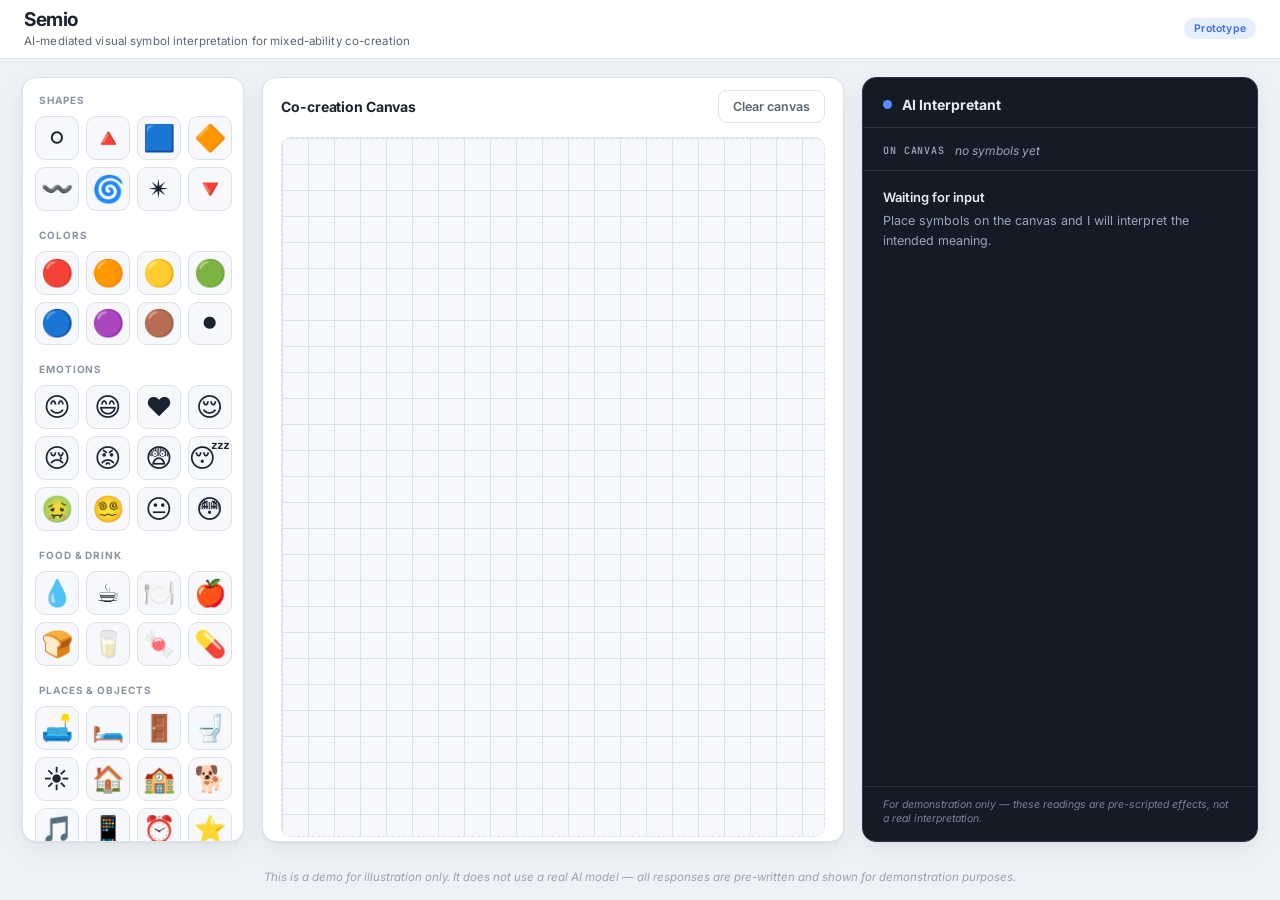
==== index.html @ 55a70583 "Add files via upload" ====
<!DOCTYPE html>
<html lang="en">
<head>
  <meta charset="UTF-8" />
  <meta name="viewport" content="width=device-width, initial-scale=1.0" />
  <title>Semiotic AI Translator — Mixed-Ability Co-Creation Prototype</title>
  <link rel="preconnect" href="https://fonts.googleapis.com" />
  <link rel="preconnect" href="https://fonts.gstatic.com" crossorigin />
  <link href="https://fonts.googleapis.com/css2?family=Inter:wght@400;500;600;700&family=JetBrains+Mono:wght@400;500&display=swap" rel="stylesheet" />
  <link rel="stylesheet" href="style.css" />
</head>
<body>
  <header class="app-header">
    <div class="brand-text">
      <h1>Semio</h1>
      <p class="app-subtitle">AI-mediated visual symbol interpretation for mixed-ability co-creation</p>
    </div>
    <div class="header-tag">Prototype</div>
  </header>

  <main class="workspace" aria-label="Three-column workspace">
    <!-- LEFT: Symbol Library -->
    <section class="panel panel-left" aria-label="Symbol library">
      <div id="library" class="library" role="list"></div>
    </section>

    <!-- CENTER: Co-creation Canvas -->
    <section class="panel panel-center" aria-label="Co-creation canvas">
      <div class="panel-head canvas-head">
        <h2>Co-creation Canvas</h2>
        <div class="canvas-actions">
          <button id="clear-btn" class="btn btn-ghost" type="button">Clear canvas</button>
        </div>
      </div>

      <div id="canvas" class="canvas" aria-label="Drop symbols here"></div>
    </section>

    <!-- RIGHT: AI Interpretant Panel -->
    <aside class="panel panel-right" aria-label="AI interpretant panel">
      <div class="ai-head">
        <span class="ai-dot" aria-hidden="true"></span>
        <h2>AI Interpretant</h2>
      </div>

      <div class="tag-strip" aria-label="Active symbols">
        <span class="tag-strip-label">On canvas</span>
        <div id="tag-list" class="tag-list"></div>
      </div>

      <div id="ai-body" class="ai-body">
        <div class="ai-idle" id="ai-idle">
          <p class="ai-idle-title">Waiting for input</p>
          <p class="ai-idle-text">Place symbols on the canvas and I will interpret the intended meaning.</p>
        </div>
      </div>

      <p class="ai-disclaimer">For demonstration only — these readings are pre-scripted effects, not a real interpretation.</p>
    </aside>
  </main>

  <footer class="app-footer">
    <span class="footer-note">This is a demo for illustration only. It does not use a real AI model — all responses are pre-written and shown for demonstration purposes.</span>
  </footer>

  <script src="data.js"></script>
  <script src="app.js"></script>
</body>
</html>
---- style.css ----
/* =============================================================
 * style.css — Semiotic AI Translator (research prototype)
 * Tool-style restraint: calm surfaces, one accent, high contrast.
 * ============================================================= */

:root {
  --bg:          #eef1f5;
  --surface:     #ffffff;
  --surface-2:   #f6f8fb;
  --ink:         #1c2330;
  --ink-soft:    #5a6473;
  --ink-faint:   #8a94a3;
  --line:        #dce2ea;
  --accent:      #3a6df0;
  --accent-soft: #e7eefe;
  --ai-bg:       #141a26;
  --ai-bg-2:     #1d2533;
  --ai-line:     #2c3647;
  --ai-ink:      #e7ecf4;
  --ai-ink-soft: #9aa6bb;
  --ai-glow:     #5b8cff;
  --good:        #2fae66;
  --warn:        #e0883a;
  --radius:      14px;
  --radius-sm:   10px;
  --shadow:      0 1px 2px rgba(20,26,38,.05), 0 8px 24px rgba(20,26,38,.06);
  --font:        "Inter", system-ui, -apple-system, "Segoe UI", sans-serif;
  --mono:        "JetBrains Mono", ui-monospace, "SFMono-Regular", monospace;
}

* { box-sizing: border-box; margin: 0; padding: 0; }

html, body { height: 100%; }

body {
  font-family: var(--font);
  color: var(--ink);
  background: var(--bg);
  display: flex;
  flex-direction: column;
  min-height: 100vh;
  -webkit-font-smoothing: antialiased;
}

/* ---------- Header ---------- */
.app-header {
  display: flex;
  align-items: center;
  justify-content: space-between;
  padding: 10px 24px;
  background: var(--surface);
  border-bottom: 1px solid var(--line);
}
.app-header h1 { font-size: 19px; font-weight: 700; letter-spacing: -.02em; line-height: 1.1; }
.app-subtitle { font-size: 11.5px; color: var(--ink-soft); margin-top: 3px; letter-spacing: .01em; }
.header-tag {
  font-size: 10.5px;
  font-weight: 600;
  color: var(--accent);
  background: var(--accent-soft);
  padding: 4px 10px;
  border-radius: 999px;
  letter-spacing: .02em;
}

/* ---------- Workspace (3 columns) ---------- */
.workspace {
  flex: 1;
  display: grid;
  grid-template-columns: 18% 1fr 32%;
  gap: 18px;
  padding: 18px 22px;
  min-height: 0;
}
.panel {
  background: var(--surface);
  border: 1px solid var(--line);
  border-radius: var(--radius);
  box-shadow: var(--shadow);
  display: flex;
  flex-direction: column;
  min-height: 0;
}
.panel-head { padding: 18px 18px 12px; }
.panel-head h2 { font-size: 14px; font-weight: 700; letter-spacing: -.01em; }
.panel-sub { font-size: 12px; color: var(--ink-soft); margin-top: 3px; line-height: 1.4; }

/* ---------- Left: Library ---------- */
.panel-left { overflow: hidden; }
.library {
  overflow-y: auto;
  padding: 14px 12px 18px;
  display: flex;
  flex-direction: column;
  gap: 6px;
}
.lib-cat {
  font-size: 10px;
  font-weight: 700;
  text-transform: uppercase;
  letter-spacing: .09em;
  color: var(--ink-faint);
  padding: 12px 4px 4px;
}
.lib-cat:first-child { padding-top: 2px; }
.lib-grid {
  display: grid;
  grid-template-columns: repeat(4, 1fr);
  gap: 7px;
}
.lib-item {
  aspect-ratio: 1 / 1;
  background: var(--surface-2);
  border: 1px solid var(--line);
  border-radius: var(--radius-sm);
  display: flex;
  align-items: center;
  justify-content: center;
  cursor: grab;
  user-select: none;
  transition: transform .12s ease, border-color .12s ease, box-shadow .12s ease;
}
.lib-item:hover {
  border-color: var(--accent);
  transform: translateY(-2px);
  box-shadow: 0 4px 12px rgba(58,109,240,.12);
}
.lib-item:active { cursor: grabbing; transform: scale(.95); }
.lib-item .emoji { font-size: 26px; line-height: 1; }

/* ---------- Center: Canvas ---------- */
.panel-center { overflow: hidden; }
.canvas-head {
  display: flex;
  align-items: center;
  justify-content: space-between;
  gap: 12px;
  padding: 12px 18px 10px;
}
.btn {
  font-family: var(--font);
  font-size: 12.5px;
  font-weight: 600;
  border-radius: 9px;
  padding: 8px 14px;
  cursor: pointer;
  border: 1px solid transparent;
  transition: background .12s ease, border-color .12s ease, color .12s ease;
}
.btn-ghost {
  background: var(--surface);
  border-color: var(--line);
  color: var(--ink-soft);
}
.btn-ghost:hover { border-color: var(--warn); color: var(--warn); }

.canvas {
  position: relative;
  flex: 1;
  margin: 4px 18px;
  border-radius: var(--radius-sm);
  background-color: var(--surface-2);
  background-image:
    linear-gradient(var(--line) 1px, transparent 1px),
    linear-gradient(90deg, var(--line) 1px, transparent 1px);
  background-size: 26px 26px;
  border: 1px dashed var(--line);
  overflow: hidden;
  min-height: 0;
  transition: border-color .15s ease, background-color .15s ease;
}
.canvas.drag-over {
  border-color: var(--accent);
  background-color: var(--accent-soft);
}

.canvas-hint {
  position: absolute;
  inset: 0;
  display: flex;
  flex-direction: column;
  align-items: center;
  justify-content: center;
  gap: 6px;
  color: var(--ink-faint);
  pointer-events: none;
  text-align: center;
  padding: 20px;
}
.canvas-hint.hidden { display: none; }
.hint-icon { font-size: 34px; opacity: .5; }
.canvas-hint p { font-size: 13px; }
.hint-sub { font-size: 18px; letter-spacing: 4px; opacity: .8; }

/* placed symbol token — frameless, free-floating */
.token {
  position: absolute;
  display: flex;
  align-items: center;
  justify-content: center;
  width: 58px;
  height: 58px;
  font-size: 40px;
  line-height: 1;
  background: transparent;
  border: none;
  box-shadow: none;
  cursor: grab;
  user-select: none;
  touch-action: none;
  transition: transform .15s ease, filter .15s ease;
}
.token:active { cursor: grabbing; }
.token .token-remove {
  position: absolute;
  top: -7px; right: -7px;
  width: 18px; height: 18px;
  border-radius: 50%;
  background: var(--ink);
  color: #fff;
  font-size: 12px;
  line-height: 18px;
  text-align: center;
  border: none;
  cursor: pointer;
  opacity: 0;
  transition: opacity .12s ease;
}
.token:hover .token-remove { opacity: 1; }
.token.focused {
  transform: scale(1.12);
  animation: tokenGlow 1.4s ease-in-out infinite;
}
@keyframes tokenGlow {
  0%,100% { filter: drop-shadow(0 0 5px rgba(91,140,255,.55)); }
  50%     { filter: drop-shadow(0 0 11px rgba(91,140,255,.85)); }
}

/* ---------- Tag strip (inside dark AI panel) ---------- */
.tag-strip {
  display: flex;
  align-items: flex-start;
  gap: 10px;
  padding: 12px 20px;
  border-bottom: 1px solid var(--ai-line);
  flex-wrap: wrap;
}
.tag-strip-label {
  font-family: var(--mono);
  font-size: 10px;
  text-transform: uppercase;
  letter-spacing: .08em;
  font-weight: 600;
  color: var(--ai-ink-soft);
  padding-top: 4px;
  flex-shrink: 0;
}
.tag-list { display: flex; gap: 6px; flex-wrap: wrap; }
.tag {
  display: inline-flex;
  align-items: center;
  gap: 5px;
  font-size: 12px;
  background: var(--ai-bg-2);
  color: var(--ai-ink);
  border: 1px solid var(--ai-line);
  border-radius: 999px;
  padding: 4px 10px;
  font-weight: 500;
}
.tag .t-emoji { font-size: 13px; }
.tag-empty { font-size: 12px; color: var(--ai-ink-soft); font-style: italic; padding-top: 3px; }

/* ---------- Right: AI panel (dark) ---------- */
.panel-right {
  background: var(--ai-bg);
  border-color: var(--ai-line);
  color: var(--ai-ink);
  overflow: hidden;
}
.ai-head {
  display: flex;
  align-items: center;
  gap: 10px;
  padding: 18px 20px 14px;
  border-bottom: 1px solid var(--ai-line);
}
.ai-head h2 { font-size: 14px; font-weight: 700; color: var(--ai-ink); }
.ai-dot {
  width: 9px; height: 9px; border-radius: 50%;
  background: var(--ai-glow);
  box-shadow: 0 0 0 0 rgba(91,140,255,.5);
  animation: aiPulse 2s infinite;
}
@keyframes aiPulse {
  0%   { box-shadow: 0 0 0 0 rgba(91,140,255,.5); }
  70%  { box-shadow: 0 0 0 8px rgba(91,140,255,0); }
  100% { box-shadow: 0 0 0 0 rgba(91,140,255,0); }
}
.ai-body {
  flex: 1;
  overflow-y: auto;
  padding: 18px 20px 22px;
}
.ai-idle { color: var(--ai-ink-soft); }
.ai-idle-title { font-size: 13px; font-weight: 600; color: var(--ai-ink); margin-bottom: 6px; }
.ai-idle-text { font-size: 12.5px; line-height: 1.6; }

/* typing indicator */
.ai-typing {
  display: flex;
  align-items: center;
  gap: 6px;
  font-family: var(--mono);
  font-size: 12px;
  color: var(--ai-ink-soft);
}
.ai-typing .dots { display: inline-flex; gap: 4px; }
.ai-typing .dots span {
  width: 6px; height: 6px; border-radius: 50%;
  background: var(--ai-glow);
  animation: blink 1.2s infinite;
}
.ai-typing .dots span:nth-child(2) { animation-delay: .2s; }
.ai-typing .dots span:nth-child(3) { animation-delay: .4s; }
@keyframes blink { 0%,80%,100% { opacity: .25; } 40% { opacity: 1; } }

/* result — one primary translation + two secondary readings */
.ai-result { animation: fadeUp .35s ease both; }
@keyframes fadeUp { from { opacity: 0; transform: translateY(8px); } to { opacity: 1; transform: none; } }

/* primary: the loudest element in the panel */
.translation {
  font-size: 20px;
  line-height: 1.5;
  color: var(--ai-ink);
  font-weight: 600;
  letter-spacing: -.01em;
}

/* secondary: tappable choice cards — a higher-priority element */
.options-block {
  margin-top: 22px;
  padding-top: 18px;
  border-top: 1px solid var(--ai-line);
}
.options-lead {
  font-size: 11px;
  font-family: var(--mono);
  letter-spacing: .03em;
  color: var(--ai-ink-soft);
  margin: 0 0 12px;
  transition: color .2s ease;
}

.options { display: flex; flex-direction: column; gap: 9px; }
.option {
  display: flex;
  align-items: flex-start;
  gap: 11px;
  width: 100%;
  text-align: left;
  font-family: var(--font);
  font-size: 14px;
  line-height: 1.45;
  color: var(--ai-ink);
  background: var(--ai-bg-2);
  border: 1px solid var(--ai-line);
  border-radius: var(--radius-sm);
  padding: 13px 14px;
  cursor: pointer;
  transition: border-color .15s ease, background .15s ease, transform .1s ease;
}
.option:hover {
  border-color: var(--ai-glow);
  background: #232d3d;
}
.option:active { transform: scale(.99); }

/* the radio dot that fills in when chosen */
.option-tick {
  flex-shrink: 0;
  width: 14px; height: 14px;
  margin-top: 3px;
  border: 1.5px solid var(--ai-ink-soft);
  border-radius: 50%;
  transition: border-color .15s ease, background .15s ease;
}
.option-text { flex: 1; }

/* chosen state — solid fill, no checkmark (simulated "the AI learned this") */
.option.is-chosen {
  border-color: var(--ai-glow);
  background: var(--ai-glow);
  color: #fff;
}
.option.is-chosen .option-tick {
  border-color: #fff;
  background: #fff;
}

/* micro disclaimer pinned to the bottom of the AI panel */
.ai-disclaimer {
  margin: 0;
  padding: 11px 20px 14px;
  border-top: 1px solid var(--ai-line);
  font-size: 10.5px;
  line-height: 1.4;
  font-style: italic;
  color: var(--ai-ink-soft);
  opacity: .75;
}

/* ---------- Footer (blends into the gray page background) ---------- */
.app-footer {
  display: flex;
  align-items: center;
  justify-content: center;
  padding: 10px 28px 16px;
  background: transparent;
  border: none;
  font-size: 11.5px;
  color: #9aa3b2;
}
.footer-note { font-style: italic; }

/* ---------- Scrollbars ---------- */
.library::-webkit-scrollbar, .ai-body::-webkit-scrollbar { width: 8px; }
.library::-webkit-scrollbar-thumb { background: var(--line); border-radius: 8px; }
.ai-body::-webkit-scrollbar-thumb { background: var(--ai-line); border-radius: 8px; }

/* ---------- Responsive fallback ---------- */
@media (max-width: 1024px) {
  .workspace { grid-template-columns: 1fr; grid-auto-rows: minmax(220px, auto); }
  .canvas { min-height: 320px; }
}
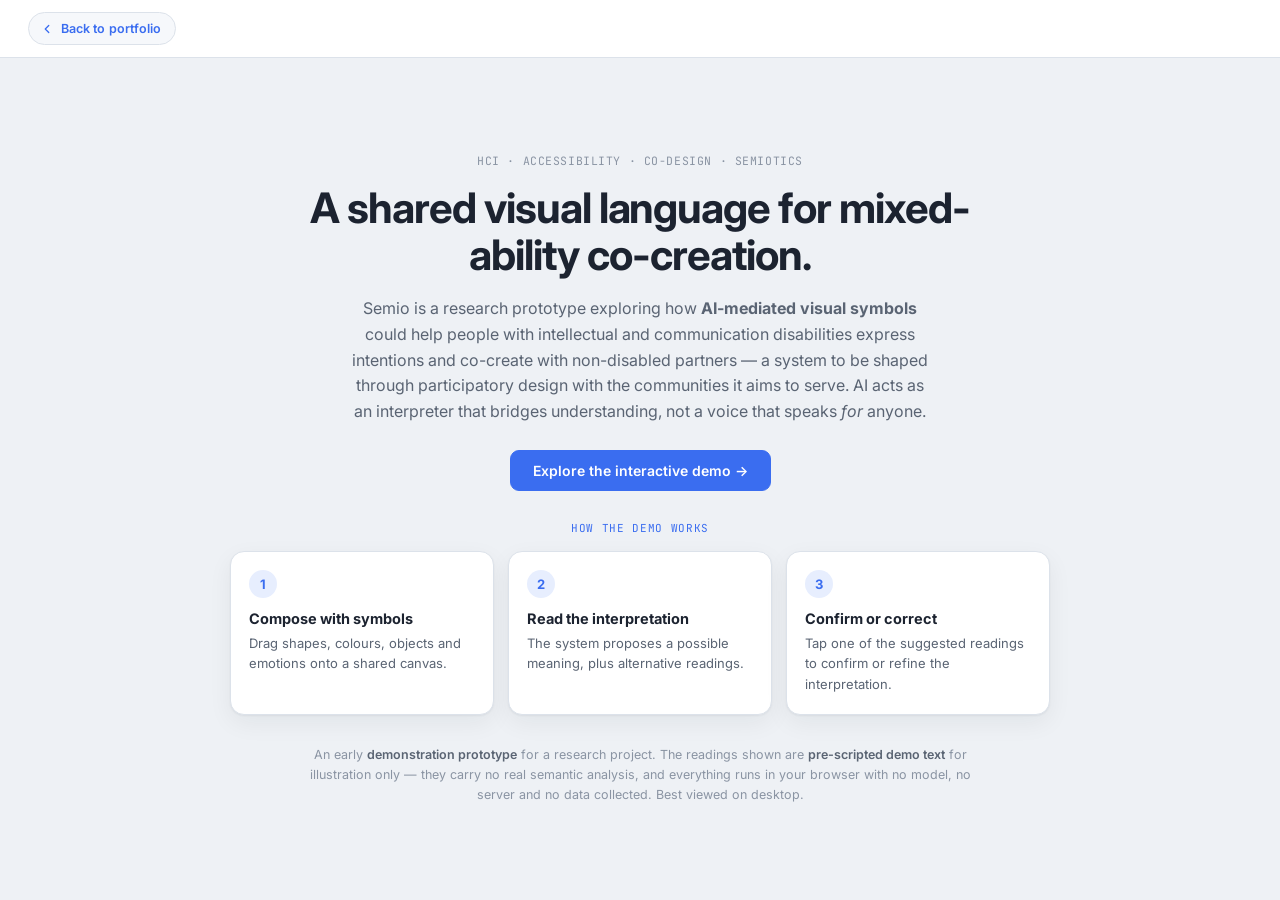
==== commit 7b72c663: "Add files via upload" ====
--- a/index.html
+++ b/index.html
@@ -3,67 +3,72 @@
 <head>
   <meta charset="UTF-8" />
   <meta name="viewport" content="width=device-width, initial-scale=1.0" />
-  <title>Semiotic AI Translator — Mixed-Ability Co-Creation Prototype</title>
+  <title>Semio — A research prototype on AI-mediated visual symbols for mixed-ability co-creation</title>
+  <meta name="description" content="Semio is an HCI research prototype investigating how AI-mediated visual symbols could help people with intellectual and communication disabilities express intentions and co-create with non-disabled partners." />
   <link rel="preconnect" href="https://fonts.googleapis.com" />
   <link rel="preconnect" href="https://fonts.gstatic.com" crossorigin />
   <link href="https://fonts.googleapis.com/css2?family=Inter:wght@400;500;600;700&family=JetBrains+Mono:wght@400;500&display=swap" rel="stylesheet" />
   <link rel="stylesheet" href="style.css" />
 </head>
-<body>
-  <header class="app-header">
-    <div class="brand-text">
-      <h1>Semio</h1>
-      <p class="app-subtitle">AI-mediated visual symbol interpretation for mixed-ability co-creation</p>
-    </div>
-    <div class="header-tag">Prototype</div>
+<body class="landing">
+
+  <header class="lp-nav">
+    <a href="https://celso.cc" class="back-portfolio" aria-label="Back to portfolio">
+      <svg width="14" height="14" viewBox="0 0 24 24" fill="none" aria-hidden="true">
+        <path d="M15 6l-6 6 6 6" stroke="currentColor" stroke-width="2.2" stroke-linecap="round" stroke-linejoin="round"/>
+      </svg>
+      Back to portfolio
+    </a>
   </header>
 
-  <main class="workspace" aria-label="Three-column workspace">
-    <!-- LEFT: Symbol Library -->
-    <section class="panel panel-left" aria-label="Symbol library">
-      <div id="library" class="library" role="list"></div>
+  <main class="lp-main">
+
+    <!-- HERO -->
+    <section class="lp-hero">
+      <p class="lp-eyebrow">HCI · Accessibility · Co-design · Semiotics</p>
+      <h1 class="lp-title">A shared visual language for mixed-ability co-creation.</h1>
+      <p class="lp-lede">
+        Semio is a research prototype exploring how <strong>AI-mediated visual symbols</strong> could help
+        people with intellectual and communication disabilities express intentions and co-create with
+        non-disabled partners — a system to be shaped through participatory design with the communities it
+        aims to serve. AI acts as an interpreter that bridges understanding, not a voice that
+        speaks <em>for</em> anyone.
+      </p>
+      <div class="lp-hero-actions">
+        <a class="btn btn-primary lp-btn" href="app.html">Explore the interactive demo &rarr;</a>
+      </div>
     </section>
 
-    <!-- CENTER: Co-creation Canvas -->
-    <section class="panel panel-center" aria-label="Co-creation canvas">
-      <div class="panel-head canvas-head">
-        <h2>Co-creation Canvas</h2>
-        <div class="canvas-actions">
-          <button id="clear-btn" class="btn btn-ghost" type="button">Clear canvas</button>
-        </div>
+    <!-- HOW -->
+    <section class="lp-section" id="how">
+      <span class="lp-kicker">How the demo works</span>
+      <div class="lp-steps">
+        <article class="lp-step">
+          <span class="lp-step-num">1</span>
+          <h3 class="lp-step-title">Compose with symbols</h3>
+          <p class="lp-step-text">Drag shapes, colours, objects and emotions onto a shared canvas.</p>
+        </article>
+        <article class="lp-step">
+          <span class="lp-step-num">2</span>
+          <h3 class="lp-step-title">Read the interpretation</h3>
+          <p class="lp-step-text">The system proposes a possible meaning, plus alternative readings.</p>
+        </article>
+        <article class="lp-step">
+          <span class="lp-step-num">3</span>
+          <h3 class="lp-step-title">Confirm or correct</h3>
+          <p class="lp-step-text">Tap one of the suggested readings to confirm or refine the interpretation.</p>
+        </article>
       </div>
-
-      <div id="canvas" class="canvas" aria-label="Drop symbols here"></div>
     </section>
 
-    <!-- RIGHT: AI Interpretant Panel -->
-    <aside class="panel panel-right" aria-label="AI interpretant panel">
-      <div class="ai-head">
-        <span class="ai-dot" aria-hidden="true"></span>
-        <h2>AI Interpretant</h2>
-      </div>
+    <!-- NOTE -->
+    <p class="lp-note">
+      An early <strong>demonstration prototype</strong> for a research project. The readings shown are
+      <strong>pre-scripted demo text</strong> for illustration only — they carry no real semantic analysis,
+      and everything runs in your browser with no model, no server and no data collected. Best viewed on desktop.
+    </p>
 
-      <div class="tag-strip" aria-label="Active symbols">
-        <span class="tag-strip-label">On canvas</span>
-        <div id="tag-list" class="tag-list"></div>
-      </div>
-
-      <div id="ai-body" class="ai-body">
-        <div class="ai-idle" id="ai-idle">
-          <p class="ai-idle-title">Waiting for input</p>
-          <p class="ai-idle-text">Place symbols on the canvas and I will interpret the intended meaning.</p>
-        </div>
-      </div>
-
-      <p class="ai-disclaimer">For demonstration only — these readings are pre-scripted effects, not a real interpretation.</p>
-    </aside>
   </main>
 
-  <footer class="app-footer">
-    <span class="footer-note">This is a demo for illustration only. It does not use a real AI model — all responses are pre-written and shown for demonstration purposes.</span>
-  </footer>
-
-  <script src="data.js"></script>
-  <script src="app.js"></script>
 </body>
 </html>
--- a/style.css
+++ b/style.css
@@ -52,6 +52,8 @@
   border-bottom: 1px solid var(--line);
 }
 .app-header h1 { font-size: 19px; font-weight: 700; letter-spacing: -.02em; line-height: 1.1; }
+.header-left { display: flex; align-items: center; gap: 10px; }
+.header-left .brand-text { margin-left: 8px; }
 .app-subtitle { font-size: 11.5px; color: var(--ink-soft); margin-top: 3px; letter-spacing: .01em; }
 .header-tag {
   font-size: 10.5px;
@@ -62,6 +64,16 @@
   border-radius: 999px;
   letter-spacing: .02em;
 }
+.header-right { display: flex; align-items: center; gap: 14px; }
+.header-back {
+  font-size: 12px;
+  font-weight: 600;
+  color: var(--ink-soft);
+  text-decoration: none;
+  padding: 5px 0;
+  transition: color .12s ease;
+}
+.header-back:hover { color: var(--accent); }
 
 /* ---------- Workspace (3 columns) ---------- */
 .workspace {
@@ -153,6 +165,12 @@
   color: var(--ink-soft);
 }
 .btn-ghost:hover { border-color: var(--warn); color: var(--warn); }
+.btn-primary {
+  background: var(--accent);
+  border-color: var(--accent);
+  color: #fff;
+}
+.btn-primary:hover { background: #2f5fde; border-color: #2f5fde; }
 
 .canvas {
   position: relative;
@@ -434,3 +452,224 @@
   .workspace { grid-template-columns: 1fr; grid-auto-rows: minmax(220px, auto); }
   .canvas { min-height: 320px; }
 }
+
+/* =============================================================
+ * Landing page (index.html) — compact, fits within one screen
+ * ============================================================= */
+body.landing {
+  display: flex;
+  flex-direction: column;
+  min-height: 100vh;
+  background: var(--bg);
+}
+
+/* nav */
+.lp-nav {
+  flex-shrink: 0;
+  display: flex;
+  align-items: center;
+  justify-content: space-between;
+  padding: 12px 28px;
+  background: var(--surface);
+  border-bottom: 1px solid var(--line);
+}
+.lp-nav-brand { display: flex; align-items: center; gap: 12px; }
+.lp-logo { font-size: 18px; font-weight: 700; letter-spacing: -.02em; color: var(--ink); }
+.lp-nav-tag {
+  font-size: 10.5px;
+  font-weight: 600;
+  color: var(--accent);
+  background: var(--accent-soft);
+  padding: 4px 10px;
+  border-radius: 999px;
+}
+.lp-nav-cta {
+  font-size: 13px;
+  font-weight: 600;
+  color: var(--accent);
+  text-decoration: none;
+  transition: color .12s ease;
+}
+.lp-nav-cta:hover { color: #2f5fde; }
+
+.lp-main {
+  flex: 1;
+  display: flex;
+  flex-direction: column;
+  justify-content: center;
+  gap: 30px;
+  max-width: 920px;
+  width: 100%;
+  margin: 0 auto;
+  padding: 28px 28px;
+}
+
+/* hero */
+.lp-hero { text-align: center; }
+.lp-eyebrow {
+  font-family: var(--mono);
+  font-size: 11.5px;
+  letter-spacing: .05em;
+  color: var(--ink-faint);
+  text-transform: uppercase;
+  margin-bottom: 16px;
+}
+.lp-title {
+  font-size: clamp(28px, 4vw, 42px);
+  font-weight: 700;
+  line-height: 1.12;
+  letter-spacing: -.025em;
+  color: var(--ink);
+  max-width: 760px;
+  margin: 0 auto;
+}
+.lp-lede {
+  margin: 18px auto 0;
+  max-width: 580px;
+  font-size: 16px;
+  line-height: 1.6;
+  color: var(--ink-soft);
+}
+.lp-hero-actions { margin-top: 26px; display: flex; justify-content: center; flex-wrap: wrap; gap: 12px; }
+.lp-btn {
+  font-size: 14px;
+  padding: 11px 22px;
+  text-decoration: none;
+  display: inline-flex;
+  align-items: center;
+}
+
+/* how-it-works steps */
+.lp-section { text-align: center; }
+.lp-kicker {
+  display: block;
+  font-family: var(--mono);
+  font-size: 11px;
+  letter-spacing: .06em;
+  text-transform: uppercase;
+  color: var(--accent);
+  margin-bottom: 16px;
+}
+.lp-steps {
+  display: grid;
+  grid-template-columns: repeat(3, 1fr);
+  gap: 14px;
+  max-width: 820px;
+  margin: 0 auto;
+}
+.lp-step {
+  background: var(--surface);
+  border: 1px solid var(--line);
+  border-radius: var(--radius);
+  box-shadow: var(--shadow);
+  padding: 18px 18px 20px;
+  text-align: left;
+}
+.lp-step-num {
+  display: inline-flex;
+  align-items: center;
+  justify-content: center;
+  width: 28px; height: 28px;
+  border-radius: 50%;
+  background: var(--accent-soft);
+  color: var(--accent);
+  font-weight: 700;
+  font-size: 13px;
+  margin-bottom: 12px;
+}
+.lp-step-title { font-size: 14.5px; font-weight: 700; color: var(--ink); margin-bottom: 6px; }
+.lp-step-text { font-size: 13px; line-height: 1.55; color: var(--ink-soft); }
+
+/* compact note line */
+.lp-note {
+  max-width: 700px;
+  margin: 0 auto;
+  text-align: center;
+  font-size: 12.5px;
+  line-height: 1.6;
+  color: var(--ink-faint);
+}
+.lp-note strong { color: var(--ink-soft); font-weight: 600; }
+
+/* footer */
+.lp-footer {
+  flex-shrink: 0;
+  text-align: center;
+  padding: 14px 28px 18px;
+  border-top: 1px solid var(--line);
+}
+.lp-footer-line { font-size: 11.5px; font-style: italic; color: var(--ink-faint); }
+
+@media (max-width: 720px) {
+  .lp-steps { grid-template-columns: 1fr; }
+  .lp-main { gap: 24px; }
+}
+
+/* =============================================================
+ * Back-to-portfolio button (fixed, both pages)
+ * ============================================================= */
+.back-portfolio {
+  position: fixed;
+  top: 14px;
+  left: 16px;
+  z-index: 60;
+  display: inline-flex;
+  align-items: center;
+  gap: 7px;
+  padding: 8px 14px 8px 11px;
+  border-radius: 999px;
+  font-family: var(--font);
+  font-size: 12.5px;
+  font-weight: 600;
+  letter-spacing: .005em;
+  color: var(--accent);
+  background: rgba(255, 255, 255, .82);
+  border: 1px solid var(--line);
+  backdrop-filter: blur(12px) saturate(140%);
+  -webkit-backdrop-filter: blur(12px) saturate(140%);
+  box-shadow: var(--shadow);
+  text-decoration: none;
+  transition: background .15s ease, border-color .15s ease, box-shadow .15s ease, color .15s ease;
+}
+.back-portfolio:hover {
+  background: var(--accent-soft);
+  border-color: var(--accent);
+  box-shadow: 0 6px 18px -8px rgba(58,109,240,.35);
+}
+.back-portfolio svg { transition: transform .22s cubic-bezier(.22,.61,.36,1); }
+.back-portfolio:hover svg { transform: translateX(-2px); }
+
+/* On the prototype workspace, the app header already sits at the top-left,
+   so the button reflows into the header instead of overlapping the brand. */
+.app-header .back-portfolio {
+  position: static;
+  box-shadow: none;
+  backdrop-filter: none;
+  -webkit-backdrop-filter: none;
+  background: var(--surface);
+}
+
+/* On the landing page the button lives inside the nav bar (left slot),
+   so it flows in place rather than floating over the page. */
+.lp-nav .back-portfolio {
+  position: static;
+  box-shadow: none;
+  backdrop-filter: none;
+  -webkit-backdrop-filter: none;
+  background: var(--surface-2);
+}
+
+/* Icon-only round "back to previous page" button (prototype header),
+   visually distinct from the labelled "Back to portfolio" pill. */
+.back-prev {
+  width: 34px;
+  height: 34px;
+  padding: 0;
+  gap: 0;
+  border-radius: 50%;
+  justify-content: center;
+}
+
+@media (prefers-reduced-motion: reduce) {
+  .back-portfolio, .back-portfolio svg { transition: none; }
+}
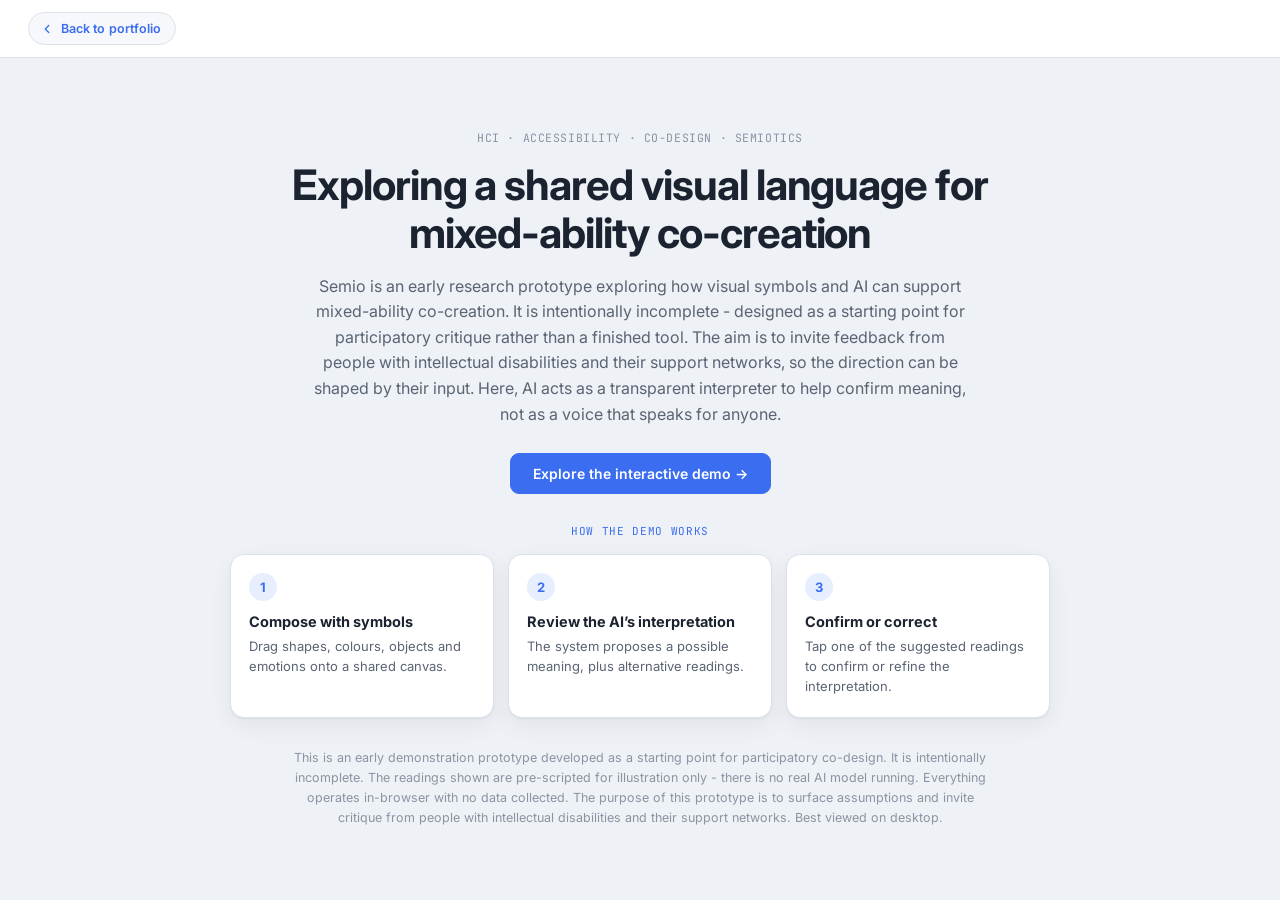
==== commit 852957e1: "Add files via upload" ====
--- a/index.html
+++ b/index.html
@@ -26,13 +26,9 @@
     <!-- HERO -->
     <section class="lp-hero">
       <p class="lp-eyebrow">HCI · Accessibility · Co-design · Semiotics</p>
-      <h1 class="lp-title">A shared visual language for mixed-ability co-creation.</h1>
+      <h1 class="lp-title">Exploring a shared visual language for mixed-ability co-creation</h1>
       <p class="lp-lede">
-        Semio is a research prototype exploring how <strong>AI-mediated visual symbols</strong> could help
-        people with intellectual and communication disabilities express intentions and co-create with
-        non-disabled partners — a system to be shaped through participatory design with the communities it
-        aims to serve. AI acts as an interpreter that bridges understanding, not a voice that
-        speaks <em>for</em> anyone.
+        Semio is an early research prototype exploring how visual symbols and AI can support mixed-ability co-creation. It is intentionally incomplete - designed as a starting point for participatory critique rather than a finished tool. The aim is to invite feedback from people with intellectual disabilities and their support networks, so the direction can be shaped by their input. Here, AI acts as a transparent interpreter to help confirm meaning, not as a voice that speaks for anyone.
       </p>
       <div class="lp-hero-actions">
         <a class="btn btn-primary lp-btn" href="app.html">Explore the interactive demo &rarr;</a>
@@ -50,7 +46,7 @@
         </article>
         <article class="lp-step">
           <span class="lp-step-num">2</span>
-          <h3 class="lp-step-title">Read the interpretation</h3>
+          <h3 class="lp-step-title">Review the AI’s interpretation</h3>
           <p class="lp-step-text">The system proposes a possible meaning, plus alternative readings.</p>
         </article>
         <article class="lp-step">
@@ -63,9 +59,7 @@
 
     <!-- NOTE -->
     <p class="lp-note">
-      An early <strong>demonstration prototype</strong> for a research project. The readings shown are
-      <strong>pre-scripted demo text</strong> for illustration only — they carry no real semantic analysis,
-      and everything runs in your browser with no model, no server and no data collected. Best viewed on desktop.
+      This is an early demonstration prototype developed as a starting point for participatory co-design. It is intentionally incomplete. The readings shown are pre-scripted for illustration only - there is no real AI model running. Everything operates in-browser with no data collected. The purpose of this prototype is to surface assumptions and invite critique from people with intellectual disabilities and their support networks. Best viewed on desktop.
     </p>
 
   </main>
--- a/style.css
+++ b/style.css
@@ -440,7 +440,7 @@
   font-size: 11.5px;
   color: #9aa3b2;
 }
-.footer-note { font-style: italic; }
+.footer-note { font-style: italic; max-width: 720px; text-align: center; }
 
 /* ---------- Scrollbars ---------- */
 .library::-webkit-scrollbar, .ai-body::-webkit-scrollbar { width: 8px; }
@@ -525,7 +525,7 @@
 }
 .lp-lede {
   margin: 18px auto 0;
-  max-width: 580px;
+  max-width: 660px;
   font-size: 16px;
   line-height: 1.6;
   color: var(--ink-soft);
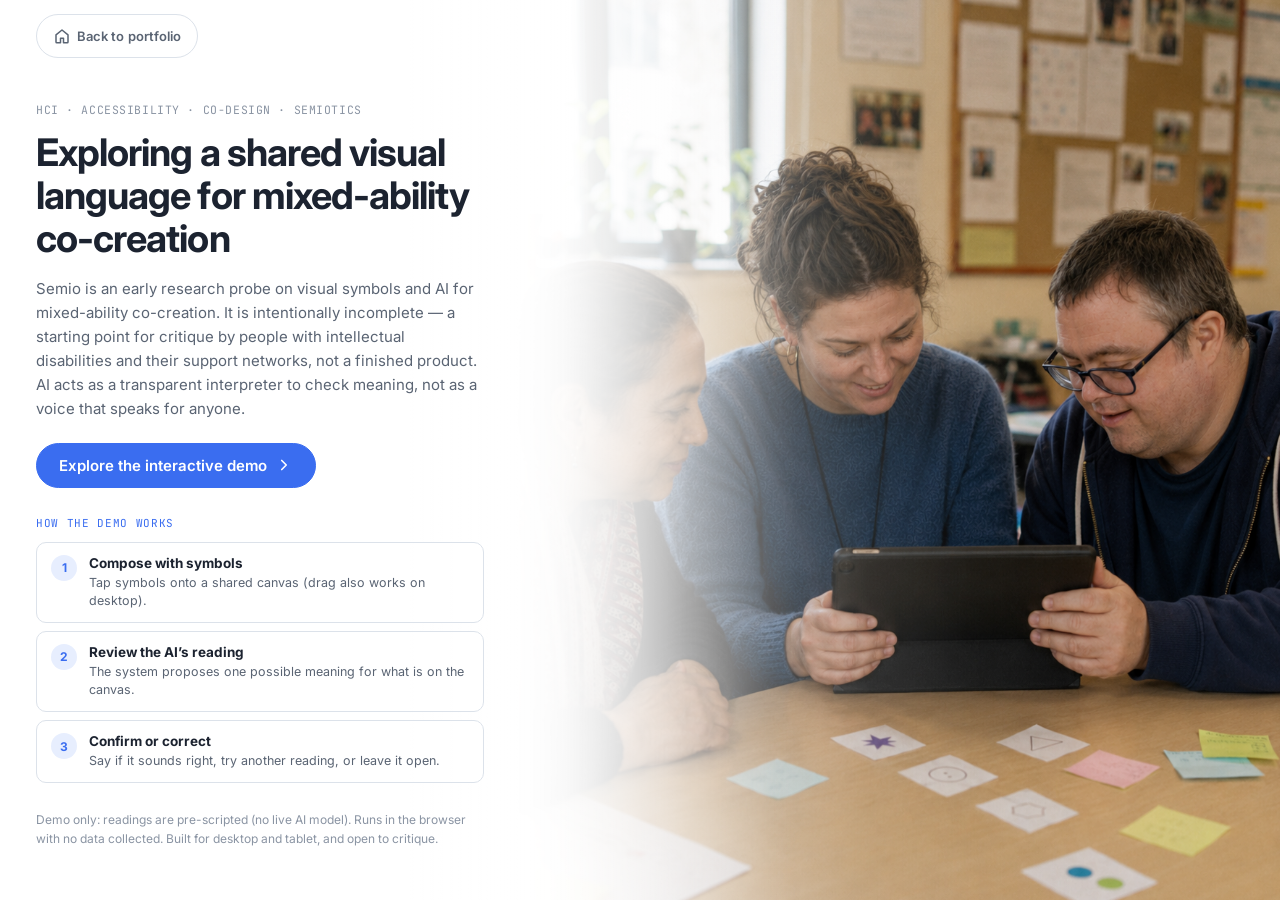
==== commit 5f0dc220: "Add files via upload" ====
--- a/index.html
+++ b/index.html
@@ -3,8 +3,8 @@
 <head>
   <meta charset="UTF-8" />
   <meta name="viewport" content="width=device-width, initial-scale=1.0" />
-  <title>Semio — A research prototype on AI-mediated visual symbols for mixed-ability co-creation</title>
-  <meta name="description" content="Semio is an HCI research prototype investigating how AI-mediated visual symbols could help people with intellectual and communication disabilities express intentions and co-create with non-disabled partners." />
+  <title>Semio — Visual symbols for mixed-ability co-creation</title>
+  <meta name="description" content="Semio is an early research probe: visual symbols and AI as a transparent interpreter for mixed-ability co-creation — open to critique, not a finished tool." />
   <link rel="preconnect" href="https://fonts.googleapis.com" />
   <link rel="preconnect" href="https://fonts.gstatic.com" crossorigin />
   <link href="https://fonts.googleapis.com/css2?family=Inter:wght@400;500;600;700&family=JetBrains+Mono:wght@400;500&display=swap" rel="stylesheet" />
@@ -12,57 +12,80 @@
 </head>
 <body class="landing">
 
-  <header class="lp-nav">
-    <a href="https://celso.cc" class="back-portfolio" aria-label="Back to portfolio">
-      <svg width="14" height="14" viewBox="0 0 24 24" fill="none" aria-hidden="true">
-        <path d="M15 6l-6 6 6 6" stroke="currentColor" stroke-width="2.2" stroke-linecap="round" stroke-linejoin="round"/>
-      </svg>
-      Back to portfolio
-    </a>
-  </header>
+  <div class="lp-shell">
+    <!-- LEFT: copy + steps -->
+    <div class="lp-copy">
+      <header class="lp-nav">
+        <a href="https://celso.cc" class="back-portfolio" aria-label="Back to portfolio">
+          <svg width="18" height="18" viewBox="0 0 24 24" fill="none" aria-hidden="true">
+            <path d="M4 10.5L12 4l8 6.5V20a1 1 0 0 1-1 1h-5v-6h-4v6H5a1 1 0 0 1-1-1v-9.5z" stroke="currentColor" stroke-width="2" stroke-linecap="round" stroke-linejoin="round"/>
+          </svg>
+          Back to portfolio
+        </a>
+      </header>
 
-  <main class="lp-main">
+      <main class="lp-main">
+        <section class="lp-hero">
+          <p class="lp-eyebrow">HCI · Accessibility · Co-design · Semiotics</p>
+          <h1 class="lp-title">Exploring a shared visual language for mixed-ability co-creation</h1>
+          <p class="lp-lede">
+            Semio is an early research probe on visual symbols and AI for mixed-ability co-creation. It is intentionally incomplete — a starting point for critique by people with intellectual disabilities and their support networks, not a finished product. AI acts as a transparent interpreter to check meaning, not as a voice that speaks for anyone.
+          </p>
+          <div class="lp-hero-actions">
+            <a class="btn btn-primary lp-btn" href="app.html">
+              Explore the interactive demo
+              <svg width="18" height="18" viewBox="0 0 24 24" fill="none" aria-hidden="true">
+                <path d="M9 6l6 6-6 6" stroke="currentColor" stroke-width="2.2" stroke-linecap="round" stroke-linejoin="round"/>
+              </svg>
+            </a>
+          </div>
+        </section>
 
-    <!-- HERO -->
-    <section class="lp-hero">
-      <p class="lp-eyebrow">HCI · Accessibility · Co-design · Semiotics</p>
-      <h1 class="lp-title">Exploring a shared visual language for mixed-ability co-creation</h1>
-      <p class="lp-lede">
-        Semio is an early research prototype exploring how visual symbols and AI can support mixed-ability co-creation. It is intentionally incomplete - designed as a starting point for participatory critique rather than a finished tool. The aim is to invite feedback from people with intellectual disabilities and their support networks, so the direction can be shaped by their input. Here, AI acts as a transparent interpreter to help confirm meaning, not as a voice that speaks for anyone.
-      </p>
-      <div class="lp-hero-actions">
-        <a class="btn btn-primary lp-btn" href="app.html">Explore the interactive demo &rarr;</a>
-      </div>
-    </section>
+        <section class="lp-section" id="how">
+          <span class="lp-kicker">How the demo works</span>
+          <div class="lp-steps">
+            <article class="lp-step">
+              <span class="lp-step-num">1</span>
+              <div class="lp-step-body">
+                <h3 class="lp-step-title">Compose with symbols</h3>
+                <p class="lp-step-text">Tap symbols onto a shared canvas (drag also works on desktop).</p>
+              </div>
+            </article>
+            <article class="lp-step">
+              <span class="lp-step-num">2</span>
+              <div class="lp-step-body">
+                <h3 class="lp-step-title">Review the AI’s reading</h3>
+                <p class="lp-step-text">The system proposes one possible meaning for what is on the canvas.</p>
+              </div>
+            </article>
+            <article class="lp-step">
+              <span class="lp-step-num">3</span>
+              <div class="lp-step-body">
+                <h3 class="lp-step-title">Confirm or correct</h3>
+                <p class="lp-step-text">Say if it sounds right, try another reading, or leave it open.</p>
+              </div>
+            </article>
+          </div>
+        </section>
 
-    <!-- HOW -->
-    <section class="lp-section" id="how">
-      <span class="lp-kicker">How the demo works</span>
-      <div class="lp-steps">
-        <article class="lp-step">
-          <span class="lp-step-num">1</span>
-          <h3 class="lp-step-title">Compose with symbols</h3>
-          <p class="lp-step-text">Drag shapes, colours, objects and emotions onto a shared canvas.</p>
-        </article>
-        <article class="lp-step">
-          <span class="lp-step-num">2</span>
-          <h3 class="lp-step-title">Review the AI’s interpretation</h3>
-          <p class="lp-step-text">The system proposes a possible meaning, plus alternative readings.</p>
-        </article>
-        <article class="lp-step">
-          <span class="lp-step-num">3</span>
-          <h3 class="lp-step-title">Confirm or correct</h3>
-          <p class="lp-step-text">Tap one of the suggested readings to confirm or refine the interpretation.</p>
-        </article>
-      </div>
-    </section>
+        <p class="lp-note">
+          Demo only: readings are pre-scripted (no live AI model). Runs in the browser with no data collected. Built for desktop and tablet, and open to critique.
+        </p>
+      </main>
+    </div>
 
-    <!-- NOTE -->
-    <p class="lp-note">
-      This is an early demonstration prototype developed as a starting point for participatory co-design. It is intentionally incomplete. The readings shown are pre-scripted for illustration only - there is no real AI model running. Everything operates in-browser with no data collected. The purpose of this prototype is to surface assumptions and invite critique from people with intellectual disabilities and their support networks. Best viewed on desktop.
-    </p>
-
-  </main>
+    <!-- Photo sits under the left wash (full-bleed right), so the blend has no hard column edge -->
+    <aside class="lp-visual" aria-hidden="false">
+      <img
+        class="lp-photo"
+        src="assets/photo.png"
+        alt="Three people at a day-centre table looking together at a tablet, with visual symbol cards and sticky notes on the table."
+        width="1024"
+        height="1280"
+        decoding="async"
+      />
+    </aside>
+  </div>
 
 </body>
 </html>
--- a/style.css
+++ b/style.css
@@ -26,6 +26,8 @@
   --shadow:      0 1px 2px rgba(20,26,38,.05), 0 8px 24px rgba(20,26,38,.06);
   --font:        "Inter", system-ui, -apple-system, "Segoe UI", sans-serif;
   --mono:        "JetBrains Mono", ui-monospace, "SFMono-Regular", monospace;
+  /* Apple HIG / Material-aligned minimum touch target */
+  --touch-min:   44px;
 }
 
 * { box-sizing: border-box; margin: 0; padding: 0; }
@@ -40,6 +42,13 @@
   flex-direction: column;
   min-height: 100vh;
   -webkit-font-smoothing: antialiased;
+}
+
+/* Prototype workspace: lock to viewport so the three panels claim leftover height */
+body:not(.landing) {
+  height: 100vh;
+  height: 100dvh;
+  overflow: hidden;
 }
 
 /* ---------- Header ---------- */
@@ -56,13 +65,26 @@
 .header-left .brand-text { margin-left: 8px; }
 .app-subtitle { font-size: 11.5px; color: var(--ink-soft); margin-top: 3px; letter-spacing: .01em; }
 .header-tag {
-  font-size: 10.5px;
+  display: inline-flex;
+  align-items: center;
+  gap: 8px;
+  font-size: 12.5px;
   font-weight: 600;
   color: var(--accent);
   background: var(--accent-soft);
-  padding: 4px 10px;
+  padding: 8px 14px 8px 10px;
   border-radius: 999px;
-  letter-spacing: .02em;
+  letter-spacing: .01em;
+  line-height: 1;
+  user-select: none;
+}
+/* Inline stroke icon — matches house / document chrome */
+.header-tag-icon {
+  display: block;
+  width: 18px;
+  height: 18px;
+  flex-shrink: 0;
+  color: inherit;
 }
 .header-right { display: flex; align-items: center; gap: 14px; }
 .header-back {
@@ -81,8 +103,11 @@
   display: grid;
   grid-template-columns: 18% 1fr 32%;
   gap: 18px;
-  padding: 18px 22px;
+  padding: 14px 22px 8px;
   min-height: 0;
+  position: relative;
+  /* allow canvas spotlight shadow to paint over side panels */
+  isolation: auto;
 }
 .panel {
   background: var(--surface);
@@ -118,10 +143,12 @@
 .lib-grid {
   display: grid;
   grid-template-columns: repeat(4, 1fr);
-  gap: 7px;
+  gap: 8px;
 }
 .lib-item {
   aspect-ratio: 1 / 1;
+  min-width: var(--touch-min);
+  min-height: var(--touch-min);
   background: var(--surface-2);
   border: 1px solid var(--line);
   border-radius: var(--radius-sm);
@@ -130,6 +157,8 @@
   justify-content: center;
   cursor: grab;
   user-select: none;
+  -webkit-tap-highlight-color: transparent;
+  touch-action: manipulation;
   transition: transform .12s ease, border-color .12s ease, box-shadow .12s ease;
 }
 .lib-item:hover {
@@ -137,26 +166,34 @@
   transform: translateY(-2px);
   box-shadow: 0 4px 12px rgba(58,109,240,.12);
 }
-.lib-item:active { cursor: grabbing; transform: scale(.95); }
-.lib-item .emoji { font-size: 26px; line-height: 1; }
+.lib-item:active { cursor: grabbing; transform: scale(.95); border-color: var(--accent); }
+.lib-item .emoji { font-size: 26px; line-height: 1; pointer-events: none; }
 
 /* ---------- Center: Canvas ---------- */
-.panel-center { overflow: hidden; }
 .canvas-head {
   display: flex;
   align-items: center;
   justify-content: space-between;
-  gap: 12px;
-  padding: 12px 18px 10px;
+  gap: 10px;
+  padding: 8px 14px 6px;
+}
+.canvas-head h2 {
+  font-size: 13px;
+  font-weight: 700;
+  letter-spacing: -.01em;
 }
 .btn {
   font-family: var(--font);
-  font-size: 12.5px;
+  font-size: 13px;
   font-weight: 600;
   border-radius: 9px;
-  padding: 8px 14px;
+  min-height: var(--touch-min);
+  min-width: var(--touch-min);
+  padding: 10px 16px;
   cursor: pointer;
   border: 1px solid transparent;
+  -webkit-tap-highlight-color: transparent;
+  touch-action: manipulation;
   transition: background .12s ease, border-color .12s ease, color .12s ease;
 }
 .btn-ghost {
@@ -165,17 +202,43 @@
   color: var(--ink-soft);
 }
 .btn-ghost:hover { border-color: var(--warn); color: var(--warn); }
+.btn-ghost:active { border-color: var(--warn); color: var(--warn); background: #fff8f2; }
+.btn-with-icon {
+  display: inline-flex;
+  align-items: center;
+  justify-content: center;
+  gap: 6px;
+}
+.btn-with-icon svg {
+  flex-shrink: 0;
+  opacity: .9;
+}
+.btn-clear {
+  font-size: 13px;
+  padding: 0 14px;
+  gap: 6px;
+}
 .btn-primary {
   background: var(--accent);
   border-color: var(--accent);
   color: #fff;
 }
 .btn-primary:hover { background: #2f5fde; border-color: #2f5fde; }
-
+.btn-primary:active { background: #2a55c9; border-color: #2a55c9; }
+
+.panel-center {
+  /* default clip; lifted while a token is dragged out so destroy can leave the frame */
+  overflow: hidden;
+  position: relative;
+}
+.panel-center.is-dragging-token {
+  overflow: visible;
+  z-index: 30;
+}
 .canvas {
   position: relative;
   flex: 1;
-  margin: 4px 18px;
+  margin: 2px 14px 10px;
   border-radius: var(--radius-sm);
   background-color: var(--surface-2);
   background-image:
@@ -185,12 +248,37 @@
   border: 1px dashed var(--line);
   overflow: hidden;
   min-height: 0;
-  transition: border-color .15s ease, background-color .15s ease;
+  transition: border-color .18s ease, background-color .18s ease, box-shadow .22s ease;
 }
 .canvas.drag-over {
   border-color: var(--accent);
   background-color: var(--accent-soft);
 }
+/*
+ * Drag spotlight: huge outer box-shadow dims everything outside the canvas
+ * so the frame reads as the only active region.
+ */
+.canvas.is-dragging-token {
+  overflow: visible;
+  z-index: 31;
+  box-shadow: 0 0 0 999vmax rgba(20, 26, 38, .42);
+  border-color: var(--accent);
+}
+/* Preview: release outside will destroy — slightly stronger veil + warm edge */
+.canvas.is-delete-zone {
+  border-color: var(--warn);
+  box-shadow:
+    0 0 0 999vmax rgba(20, 26, 38, .52),
+    inset 0 0 0 1.5px rgba(224, 136, 58, .45);
+}
+
+/*
+ * .back-portfolio uses z-index: 60, so it sat above the canvas spotlight
+ * while everything else dimmed. Lower it during drag so the same veil covers it.
+ */
+body.is-dragging-token .back-portfolio {
+  z-index: 0;
+}
 
 .canvas-hint {
   position: absolute;
@@ -199,18 +287,50 @@
   flex-direction: column;
   align-items: center;
   justify-content: center;
-  gap: 6px;
-  color: var(--ink-faint);
+  gap: 0;
   pointer-events: none;
   text-align: center;
-  padding: 20px;
+  padding: 24px;
+  z-index: 0;
 }
 .canvas-hint.hidden { display: none; }
-.hint-icon { font-size: 34px; opacity: .5; }
-.canvas-hint p { font-size: 13px; }
-.hint-sub { font-size: 18px; letter-spacing: 4px; opacity: .8; }
-
-/* placed symbol token — frameless, free-floating */
+/* Same grey as .canvas — only behind the lines of copy, so grid disappears under text */
+.canvas-hint .hint-main,
+.canvas-hint .hint-sub {
+  max-width: 340px;
+  margin: 0;
+  line-height: 1.45;
+  background: var(--surface-2);
+  padding: 3px 14px;
+}
+.canvas-hint .hint-main {
+  font-size: 14.5px;
+  font-weight: 600;
+  color: var(--ink-soft);
+  padding-top: 10px;
+  padding-bottom: 4px;
+  border-radius: 10px 10px 0 0;
+}
+.canvas-hint .hint-sub {
+  font-size: 12.5px;
+  font-weight: 500;
+  color: var(--ink-soft);
+  letter-spacing: 0;
+  padding-top: 2px;
+  padding-bottom: 10px;
+  border-radius: 0 0 10px 10px;
+  white-space: nowrap;
+}
+.canvas-hint .hint-trash-icon {
+  display: inline-block;
+  width: 13px;
+  height: 13px;
+  margin-left: 4px;
+  vertical-align: -2px;
+  opacity: .9;
+}
+
+/* placed symbol token — frameless; drag outside canvas to destroy */
 .token {
   position: absolute;
   display: flex;
@@ -218,6 +338,8 @@
   justify-content: center;
   width: 58px;
   height: 58px;
+  min-width: var(--touch-min);
+  min-height: var(--touch-min);
   font-size: 40px;
   line-height: 1;
   background: transparent;
@@ -226,25 +348,48 @@
   cursor: grab;
   user-select: none;
   touch-action: none;
-  transition: transform .15s ease, filter .15s ease;
-}
-.token:active { cursor: grabbing; }
-.token .token-remove {
-  position: absolute;
-  top: -7px; right: -7px;
-  width: 18px; height: 18px;
-  border-radius: 50%;
-  background: var(--ink);
-  color: #fff;
-  font-size: 12px;
-  line-height: 18px;
-  text-align: center;
-  border: none;
-  cursor: pointer;
-  opacity: 0;
-  transition: opacity .12s ease;
-}
-.token:hover .token-remove { opacity: 1; }
+  z-index: 1;
+  -webkit-tap-highlight-color: transparent;
+  transition: transform .15s ease, filter .15s ease, opacity .15s ease;
+  will-change: transform, opacity;
+}
+.token:active,
+.token.is-dragging { cursor: grabbing; }
+.token.is-selected {
+  transform: scale(1.06);
+  filter: drop-shadow(0 0 5px rgba(91,140,255,.4));
+  z-index: 20;
+}
+/* Finger / cursor is outside the frame — release will destroy */
+.token.will-delete {
+  opacity: .55;
+  transform: scale(.88);
+  filter: drop-shadow(0 0 6px rgba(224, 136, 58, .55));
+  z-index: 55;
+}
+/* Destroy burst when released outside */
+.token.is-destroying {
+  animation: tokenDestroy .32s cubic-bezier(.4, 0, .2, 1) forwards;
+  pointer-events: none;
+  z-index: 60;
+}
+@keyframes tokenDestroy {
+  0% {
+    opacity: .55;
+    transform: scale(.88) rotate(0deg);
+    filter: drop-shadow(0 0 6px rgba(224, 136, 58, .45));
+  }
+  55% {
+    opacity: .35;
+    transform: scale(1.15) rotate(-8deg);
+    filter: blur(0.5px) drop-shadow(0 0 10px rgba(224, 136, 58, .35));
+  }
+  100% {
+    opacity: 0;
+    transform: scale(.15) rotate(18deg);
+    filter: blur(3px);
+  }
+}
 .token.focused {
   transform: scale(1.12);
   animation: tokenGlow 1.4s ease-in-out infinite;
@@ -252,6 +397,15 @@
 @keyframes tokenGlow {
   0%,100% { filter: drop-shadow(0 0 5px rgba(91,140,255,.55)); }
   50%     { filter: drop-shadow(0 0 11px rgba(91,140,255,.85)); }
+}
+
+@media (prefers-reduced-motion: reduce) {
+  .token.is-destroying {
+    animation: tokenDestroyFade .2s ease forwards;
+  }
+  @keyframes tokenDestroyFade {
+    to { opacity: 0; transform: scale(.5); }
+  }
 }
 
 /* ---------- Tag strip (inside dark AI panel) ---------- */
@@ -343,9 +497,21 @@
 .ai-typing .dots span:nth-child(3) { animation-delay: .4s; }
 @keyframes blink { 0%,80%,100% { opacity: .25; } 40% { opacity: 1; } }
 
-/* result — one primary translation + two secondary readings */
+/* result — confirm / correct demo loop */
 .ai-result { animation: fadeUp .35s ease both; }
 @keyframes fadeUp { from { opacity: 0; transform: translateY(8px); } to { opacity: 1; transform: none; } }
+
+.ai-phase-label {
+  font-family: var(--mono);
+  font-size: 10.5px;
+  font-weight: 600;
+  letter-spacing: .06em;
+  text-transform: uppercase;
+  color: var(--ai-ink-soft);
+  margin: 0 0 10px;
+}
+.ai-phase-agreed { color: #6dcea0; }
+.ai-phase-open { color: var(--warn); }
 
 /* primary: the loudest element in the panel */
 .translation {
@@ -355,8 +521,84 @@
   font-weight: 600;
   letter-spacing: -.01em;
 }
-
-/* secondary: tappable choice cards — a higher-priority element */
+.translation-dim {
+  font-size: 15px;
+  font-weight: 500;
+  opacity: .55;
+  margin-bottom: 4px;
+}
+.translation-open {
+  font-size: 17px;
+  font-weight: 600;
+}
+
+.confirm-block {
+  margin-top: 22px;
+  padding-top: 18px;
+  border-top: 1px solid var(--ai-line);
+}
+.confirm-q {
+  font-size: 15px;
+  font-weight: 600;
+  color: var(--ai-ink);
+  margin: 0 0 14px;
+}
+.confirm-actions {
+  display: flex;
+  flex-direction: column;
+  gap: 10px;
+}
+.btn-confirm {
+  font-family: var(--font);
+  font-size: 14px;
+  font-weight: 600;
+  min-height: var(--touch-min);
+  width: 100%;
+  padding: 12px 16px;
+  border-radius: var(--radius-sm);
+  border: 1px solid var(--ai-line);
+  cursor: pointer;
+  -webkit-tap-highlight-color: transparent;
+  touch-action: manipulation;
+  transition: background .12s ease, border-color .12s ease, color .12s ease, transform .1s ease;
+}
+.btn-confirm:active { transform: scale(.99); }
+.btn-yes {
+  background: var(--ai-glow);
+  border-color: var(--ai-glow);
+  color: #fff;
+}
+.btn-yes:hover,
+.btn-yes:active { background: #4a7ef0; border-color: #4a7ef0; }
+.btn-no {
+  background: var(--ai-bg-2);
+  color: var(--ai-ink);
+}
+.btn-no:hover,
+.btn-no:active { border-color: var(--ai-glow); background: #232d3d; }
+.btn-none {
+  margin-top: 12px;
+  background: transparent;
+  color: var(--ai-ink-soft);
+  border-style: dashed;
+}
+.btn-none:hover,
+.btn-none:active { color: var(--ai-ink); border-color: var(--ai-ink-soft); }
+.btn-revise {
+  margin-top: 16px;
+  background: var(--ai-bg-2);
+  color: var(--ai-ink);
+}
+.btn-revise:hover,
+.btn-revise:active { border-color: var(--ai-glow); }
+.ai-note {
+  margin: 14px 0 0;
+  font-size: 12px;
+  line-height: 1.5;
+  color: var(--ai-ink-soft);
+}
+
+/* secondary: tappable choice cards — correct phase */
 .options-block {
   margin-top: 22px;
   padding-top: 18px;
@@ -377,6 +619,7 @@
   align-items: flex-start;
   gap: 11px;
   width: 100%;
+  min-height: var(--touch-min);
   text-align: left;
   font-family: var(--font);
   font-size: 14px;
@@ -385,15 +628,17 @@
   background: var(--ai-bg-2);
   border: 1px solid var(--ai-line);
   border-radius: var(--radius-sm);
-  padding: 13px 14px;
+  padding: 14px 16px;
   cursor: pointer;
+  -webkit-tap-highlight-color: transparent;
+  touch-action: manipulation;
   transition: border-color .15s ease, background .15s ease, transform .1s ease;
 }
 .option:hover {
   border-color: var(--ai-glow);
   background: #232d3d;
 }
-.option:active { transform: scale(.99); }
+.option:active { transform: scale(.99); border-color: var(--ai-glow); background: #232d3d; }
 
 /* the radio dot that fills in when chosen */
 .option-tick {
@@ -431,10 +676,11 @@
 
 /* ---------- Footer (blends into the gray page background) ---------- */
 .app-footer {
+  flex-shrink: 0;
   display: flex;
   align-items: center;
   justify-content: center;
-  padding: 10px 28px 16px;
+  padding: 4px 28px 8px;
   background: transparent;
   border: none;
   font-size: 11.5px;
@@ -443,104 +689,318 @@
 .footer-note { font-style: italic; max-width: 720px; text-align: center; }
 
 /* ---------- Scrollbars ---------- */
-.library::-webkit-scrollbar, .ai-body::-webkit-scrollbar { width: 8px; }
-.library::-webkit-scrollbar-thumb { background: var(--line); border-radius: 8px; }
-.ai-body::-webkit-scrollbar-thumb { background: var(--ai-line); border-radius: 8px; }
-
-/* ---------- Responsive fallback ---------- */
-@media (max-width: 1024px) {
-  .workspace { grid-template-columns: 1fr; grid-auto-rows: minmax(220px, auto); }
+/* Library: was --line on white — too faint. Slightly stronger, still quiet. */
+.library {
+  scrollbar-width: thin;
+  scrollbar-color: #c5cdd8 transparent;
+}
+.library::-webkit-scrollbar { width: 7px; }
+.library::-webkit-scrollbar-track {
+  background: transparent;
+  margin: 6px 0;
+}
+.library::-webkit-scrollbar-thumb {
+  background: #c5cdd8;
+  border-radius: 99px;
+  border: 2px solid transparent;
+  background-clip: padding-box;
+}
+.library::-webkit-scrollbar-thumb:hover {
+  background: #a8b2c0;
+  border: 2px solid transparent;
+  background-clip: padding-box;
+}
+.library::-webkit-scrollbar-thumb:active {
+  background: #8a94a3;
+  border: 2px solid transparent;
+  background-clip: padding-box;
+}
+
+.ai-body {
+  scrollbar-width: thin;
+  scrollbar-color: var(--ai-line) transparent;
+}
+.ai-body::-webkit-scrollbar { width: 7px; }
+.ai-body::-webkit-scrollbar-track {
+  background: transparent;
+  margin: 6px 0;
+}
+.ai-body::-webkit-scrollbar-thumb {
+  background: var(--ai-line);
+  border-radius: 99px;
+  border: 2px solid transparent;
+  background-clip: padding-box;
+}
+.ai-body::-webkit-scrollbar-thumb:hover {
+  background: #3d4a5f;
+  border: 2px solid transparent;
+  background-clip: padding-box;
+}
+
+/* ---------- Tablet: larger library + touch-friendly columns ---------- */
+@media (max-width: 1180px) and (min-width: 769px) {
+  .workspace {
+    grid-template-columns: minmax(200px, 24%) 1fr minmax(260px, 30%);
+    gap: 14px;
+    padding: 12px 14px 8px;
+  }
+  .lib-grid {
+    grid-template-columns: repeat(3, 1fr);
+    gap: 10px;
+  }
+  .lib-item .emoji { font-size: 30px; }
+  .token {
+    width: 64px;
+    height: 64px;
+    font-size: 44px;
+  }
+  .app-subtitle { display: none; }
+  .canvas-head { padding: 10px 14px 8px; }
+}
+
+/* Coarse pointer (tablet / touch laptop): enforce larger library cells */
+@media (pointer: coarse) {
+  .lib-grid {
+    grid-template-columns: repeat(3, 1fr);
+    gap: 10px;
+  }
+  .lib-item {
+    min-width: var(--touch-min);
+    min-height: var(--touch-min);
+  }
+  .lib-item .emoji { font-size: 30px; }
+  .workspace {
+    grid-template-columns: minmax(200px, 24%) 1fr minmax(260px, 30%);
+  }
+  .app-subtitle { display: none; }
+  .token {
+    width: 64px;
+    height: 64px;
+    font-size: 44px;
+  }
+}
+
+/* ---------- Narrow / phone stack ---------- */
+@media (max-width: 768px) {
+  body:not(.landing) {
+    height: auto;
+    min-height: 100vh;
+    overflow: auto;
+  }
+  .workspace {
+    grid-template-columns: 1fr;
+    grid-auto-rows: minmax(220px, auto);
+    padding: 12px 12px 10px;
+    gap: 12px;
+  }
+  .panel-left { max-height: 280px; }
+  .lib-grid {
+    grid-template-columns: repeat(5, 1fr);
+    gap: 10px;
+  }
   .canvas { min-height: 320px; }
+  .app-header { padding: 10px 12px; flex-wrap: wrap; gap: 8px; }
+  .app-subtitle { display: none; }
+  .header-left { flex-wrap: wrap; }
 }
 
 /* =============================================================
- * Landing page (index.html) — compact, fits within one screen
+ * Landing page — fluid photo/copy blend (viewport-scaled)
+ * Photo + white wash both use clamp/vw so wide screens
+ * get a longer, softer transition, not a hard split.
  * ============================================================= */
 body.landing {
+  min-height: 100vh;
+  min-height: 100dvh;
+  background: #fff;
+  overflow-x: hidden;
+}
+
+.lp-shell {
+  position: relative;
+  min-height: 100vh;
+  min-height: 100dvh;
+  overflow: hidden;
+}
+
+/* ----- Photo: grows with viewport; soft left edge via mask ----- */
+.lp-visual {
+  position: absolute;
+  top: 0;
+  right: 0;
+  bottom: 0;
+  /* small screens ~58%, full desktop ~70%+ */
+  width: clamp(56%, 18rem + 48vw, 74%);
+  z-index: 0;
+  overflow: hidden;
+  background: #cfd6e0;
+  pointer-events: none;
+  /* photo itself fades in from the left — double soft edge with the white wash */
+  -webkit-mask-image: linear-gradient(
+    90deg,
+    transparent 0%,
+    rgba(0, 0, 0, 0.12) 6%,
+    rgba(0, 0, 0, 0.4) 14%,
+    rgba(0, 0, 0, 0.75) 24%,
+    #000 38%,
+    #000 100%
+  );
+  mask-image: linear-gradient(
+    90deg,
+    transparent 0%,
+    rgba(0, 0, 0, 0.12) 6%,
+    rgba(0, 0, 0, 0.4) 14%,
+    rgba(0, 0, 0, 0.75) 24%,
+    #000 38%,
+    #000 100%
+  );
+}
+.lp-photo {
+  display: block;
+  width: 100%;
+  height: 100%;
+  object-fit: cover;
+  object-position: 48% 30%;
+  /* slight zoom only — too high crops faces/table on new photo */
+  transform: scale(1.04);
+  transform-origin: 45% 32%;
+  will-change: transform;
+}
+
+/* ----- Copy: opaque only where type lives; long vw-based dissolve ----- */
+.lp-copy {
+  position: relative;
+  z-index: 1;
   display: flex;
   flex-direction: column;
+  min-width: 0;
   min-height: 100vh;
-  background: var(--bg);
-}
-
-/* nav */
+  min-height: 100dvh;
+  /*
+   * Stops use clamp(px, vw, px) so the blend band widens on large monitors
+   * instead of sitting at fixed % (which felt like a hard split at 100%).
+   */
+  background: linear-gradient(
+    90deg,
+    #ffffff 0,
+    #ffffff clamp(17rem, 32vw, 28rem),
+    rgba(255, 255, 255, 0.97) clamp(19rem, 38vw, 34rem),
+    rgba(255, 255, 255, 0.88) clamp(22rem, 44vw, 40rem),
+    rgba(255, 255, 255, 0.62) clamp(26rem, 52vw, 48rem),
+    rgba(255, 255, 255, 0.32) clamp(30rem, 60vw, 56rem),
+    rgba(255, 255, 255, 0.12) clamp(34rem, 68vw, 64rem),
+    rgba(255, 255, 255, 0.03) clamp(38rem, 76vw, 72rem),
+    transparent clamp(42rem, 84vw, 82rem)
+  );
+  padding-right: clamp(8px, 4vw, 48px);
+}
+
 .lp-nav {
   flex-shrink: 0;
   display: flex;
   align-items: center;
-  justify-content: space-between;
-  padding: 12px 28px;
-  background: var(--surface);
-  border-bottom: 1px solid var(--line);
-}
-.lp-nav-brand { display: flex; align-items: center; gap: 12px; }
-.lp-logo { font-size: 18px; font-weight: 700; letter-spacing: -.02em; color: var(--ink); }
-.lp-nav-tag {
-  font-size: 10.5px;
-  font-weight: 600;
-  color: var(--accent);
-  background: var(--accent-soft);
-  padding: 4px 10px;
-  border-radius: 999px;
-}
-.lp-nav-cta {
-  font-size: 13px;
-  font-weight: 600;
-  color: var(--accent);
-  text-decoration: none;
-  transition: color .12s ease;
-}
-.lp-nav-cta:hover { color: #2f5fde; }
+  padding: 14px clamp(20px, 3vw, 36px) 0;
+  background: transparent;
+  border: none;
+}
 
 .lp-main {
   flex: 1;
   display: flex;
   flex-direction: column;
   justify-content: center;
-  gap: 30px;
-  max-width: 920px;
+  gap: 28px;
   width: 100%;
-  margin: 0 auto;
-  padding: 28px 28px;
-}
-
-/* hero */
-.lp-hero { text-align: center; }
+  /* type column stays readable; blend happens to the right of this */
+  max-width: min(32rem, 46vw);
+  margin: 0;
+  padding: 28px clamp(16px, 2.5vw, 28px) 36px clamp(20px, 3vw, 36px);
+}
+
+/* Ultra-wide: push photo further left under copy, longer dissolve */
+@media (min-width: 1400px) {
+  .lp-visual {
+    width: clamp(64%, 20rem + 50vw, 78%);
+  }
+  .lp-photo {
+    transform: scale(1.05);
+    transform-origin: 42% 30%;
+  }
+  .lp-copy {
+    background: linear-gradient(
+      90deg,
+      #ffffff 0,
+      #ffffff clamp(18rem, 28vw, 30rem),
+      rgba(255, 255, 255, 0.96) clamp(22rem, 36vw, 38rem),
+      rgba(255, 255, 255, 0.78) clamp(28rem, 46vw, 48rem),
+      rgba(255, 255, 255, 0.45) clamp(34rem, 56vw, 58rem),
+      rgba(255, 255, 255, 0.18) clamp(40rem, 66vw, 68rem),
+      rgba(255, 255, 255, 0.05) clamp(46rem, 74vw, 78rem),
+      transparent clamp(52rem, 82vw, 90rem)
+    );
+  }
+  .lp-main {
+    max-width: min(34rem, 38vw);
+  }
+}
+
+/* Mid desktop: keep blend open when between tablet and ultrawide */
+@media (min-width: 961px) and (max-width: 1399px) {
+  .lp-visual {
+    width: clamp(58%, 12rem + 46vw, 70%);
+  }
+  .lp-photo {
+    transform: scale(1.04);
+  }
+}
+
+.lp-hero { text-align: left; }
 .lp-eyebrow {
   font-family: var(--mono);
   font-size: 11.5px;
   letter-spacing: .05em;
   color: var(--ink-faint);
   text-transform: uppercase;
-  margin-bottom: 16px;
+  margin-bottom: 14px;
 }
 .lp-title {
-  font-size: clamp(28px, 4vw, 42px);
+  font-size: clamp(26px, 3.2vw, 38px);
   font-weight: 700;
-  line-height: 1.12;
+  line-height: 1.14;
   letter-spacing: -.025em;
   color: var(--ink);
-  max-width: 760px;
-  margin: 0 auto;
+  max-width: none;
+  margin: 0;
 }
 .lp-lede {
-  margin: 18px auto 0;
-  max-width: 660px;
-  font-size: 16px;
+  margin: 16px 0 0;
+  max-width: none;
+  font-size: 15px;
   line-height: 1.6;
   color: var(--ink-soft);
 }
-.lp-hero-actions { margin-top: 26px; display: flex; justify-content: center; flex-wrap: wrap; gap: 12px; }
+.lp-hero-actions {
+  margin-top: 22px;
+  display: flex;
+  justify-content: flex-start;
+  flex-wrap: wrap;
+  gap: 12px;
+}
 .lp-btn {
-  font-size: 14px;
-  padding: 11px 22px;
+  font-size: 15px;
+  min-height: var(--touch-min);
+  padding: 12px 22px;
+  border-radius: 999px;
   text-decoration: none;
   display: inline-flex;
   align-items: center;
-}
-
-/* how-it-works steps */
-.lp-section { text-align: center; }
+  justify-content: center;
+  gap: 8px;
+}
+.lp-btn svg { flex-shrink: 0; }
+
+/* Steps: compact vertical list (fits beside portrait photo) */
+.lp-section { text-align: left; }
 .lp-kicker {
   display: block;
   font-family: var(--mono);
@@ -548,65 +1008,128 @@
   letter-spacing: .06em;
   text-transform: uppercase;
   color: var(--accent);
-  margin-bottom: 16px;
+  margin-bottom: 12px;
 }
 .lp-steps {
-  display: grid;
-  grid-template-columns: repeat(3, 1fr);
-  gap: 14px;
-  max-width: 820px;
-  margin: 0 auto;
+  display: flex;
+  flex-direction: column;
+  gap: 8px;
+  max-width: none;
+  margin: 0;
 }
 .lp-step {
-  background: var(--surface);
+  display: flex;
+  align-items: flex-start;
+  gap: 12px;
+  background: rgba(255, 255, 255, .72);
   border: 1px solid var(--line);
-  border-radius: var(--radius);
-  box-shadow: var(--shadow);
-  padding: 18px 18px 20px;
+  border-radius: var(--radius-sm);
+  box-shadow: none;
+  padding: 12px 14px;
   text-align: left;
 }
 .lp-step-num {
   display: inline-flex;
   align-items: center;
   justify-content: center;
-  width: 28px; height: 28px;
+  width: 26px;
+  height: 26px;
+  flex-shrink: 0;
   border-radius: 50%;
   background: var(--accent-soft);
   color: var(--accent);
   font-weight: 700;
-  font-size: 13px;
-  margin-bottom: 12px;
-}
-.lp-step-title { font-size: 14.5px; font-weight: 700; color: var(--ink); margin-bottom: 6px; }
-.lp-step-text { font-size: 13px; line-height: 1.55; color: var(--ink-soft); }
-
-/* compact note line */
+  font-size: 12px;
+  margin-bottom: 0;
+}
+.lp-step-body { min-width: 0; }
+.lp-step-title {
+  font-size: 13.5px;
+  font-weight: 700;
+  color: var(--ink);
+  margin-bottom: 3px;
+}
+.lp-step-text {
+  font-size: 12.5px;
+  line-height: 1.45;
+  color: var(--ink-soft);
+  margin: 0;
+}
+
 .lp-note {
-  max-width: 700px;
-  margin: 0 auto;
-  text-align: center;
-  font-size: 12.5px;
-  line-height: 1.6;
+  max-width: none;
+  margin: 0;
+  text-align: left;
+  font-size: 12px;
+  line-height: 1.55;
   color: var(--ink-faint);
 }
-.lp-note strong { color: var(--ink-soft); font-weight: 600; }
-
-/* footer */
-.lp-footer {
-  flex-shrink: 0;
-  text-align: center;
-  padding: 14px 28px 18px;
-  border-top: 1px solid var(--line);
-}
-.lp-footer-line { font-size: 11.5px; font-style: italic; color: var(--ink-faint); }
+
+/* Narrow: photo on top, soft bottom wash into copy */
+@media (max-width: 960px) {
+  .lp-shell {
+    display: flex;
+    flex-direction: column;
+    min-height: auto;
+    overflow: visible;
+  }
+  .lp-visual {
+    position: relative;
+    width: 100%;
+    height: min(48vh, 400px);
+    min-height: 260px;
+    order: -1;
+    pointer-events: auto;
+    /* stack: fade bottom of photo instead of left edge */
+    -webkit-mask-image: linear-gradient(
+      180deg,
+      #000 0%,
+      #000 62%,
+      rgba(0, 0, 0, 0.55) 82%,
+      transparent 100%
+    );
+    mask-image: linear-gradient(
+      180deg,
+      #000 0%,
+      #000 62%,
+      rgba(0, 0, 0, 0.55) 82%,
+      transparent 100%
+    );
+  }
+  .lp-photo {
+    transform: scale(1.02);
+    transform-origin: 50% 30%;
+    object-position: 50% 28%;
+  }
+  .lp-copy {
+    min-height: auto;
+    padding-right: 0;
+    background: linear-gradient(
+      180deg,
+      rgba(255, 255, 255, 0) 0%,
+      rgba(255, 255, 255, 0.55) 18px,
+      #ffffff 56px,
+      #ffffff 100%
+    );
+    margin-top: -48px;
+    padding-top: 8px;
+  }
+  .lp-main {
+    max-width: 640px;
+    margin: 0 auto;
+    padding: 12px 22px 32px;
+  }
+  .lp-nav { padding: 4px 22px 0; }
+}
 
 @media (max-width: 720px) {
-  .lp-steps { grid-template-columns: 1fr; }
-  .lp-main { gap: 24px; }
+  .lp-title { font-size: clamp(24px, 7vw, 32px); }
+  .lp-main { gap: 22px; }
 }
 
 /* =============================================================
- * Back-to-portfolio button (fixed, both pages)
+ * Back / nav chrome — same language as prototype .btn-ghost
+ * (surface fill, line border, 9px radius, no glass pill)
  * ============================================================= */
 .back-portfolio {
   position: fixed;
@@ -615,58 +1138,60 @@
   z-index: 60;
   display: inline-flex;
   align-items: center;
-  gap: 7px;
-  padding: 8px 14px 8px 11px;
+  justify-content: center;
+  gap: 6px;
+  min-height: var(--touch-min);
+  min-width: var(--touch-min);
+  padding: 0 16px;
   border-radius: 999px;
   font-family: var(--font);
-  font-size: 12.5px;
+  font-size: 13px;
   font-weight: 600;
   letter-spacing: .005em;
-  color: var(--accent);
-  background: rgba(255, 255, 255, .82);
+  color: var(--ink-soft);
+  background: var(--surface);
   border: 1px solid var(--line);
-  backdrop-filter: blur(12px) saturate(140%);
-  -webkit-backdrop-filter: blur(12px) saturate(140%);
-  box-shadow: var(--shadow);
+  box-shadow: none;
+  backdrop-filter: none;
+  -webkit-backdrop-filter: none;
   text-decoration: none;
-  transition: background .15s ease, border-color .15s ease, box-shadow .15s ease, color .15s ease;
+  -webkit-tap-highlight-color: transparent;
+  touch-action: manipulation;
+  transition: background .12s ease, border-color .12s ease, color .12s ease;
 }
 .back-portfolio:hover {
   background: var(--accent-soft);
   border-color: var(--accent);
-  box-shadow: 0 6px 18px -8px rgba(58,109,240,.35);
-}
-.back-portfolio svg { transition: transform .22s cubic-bezier(.22,.61,.36,1); }
+  color: var(--accent);
+  box-shadow: none;
+}
+.back-portfolio:active {
+  background: var(--accent-soft);
+  border-color: var(--accent);
+  color: var(--accent);
+}
+.back-portfolio svg {
+  flex-shrink: 0;
+  transition: transform .22s cubic-bezier(.22, .61, .36, 1);
+}
 .back-portfolio:hover svg { transform: translateX(-2px); }
 
-/* On the prototype workspace, the app header already sits at the top-left,
-   so the button reflows into the header instead of overlapping the brand. */
-.app-header .back-portfolio {
+/* In-flow on prototype header + landing nav */
+.app-header .back-portfolio,
+.lp-nav .back-portfolio,
+.landing .back-portfolio {
   position: static;
-  box-shadow: none;
-  backdrop-filter: none;
-  -webkit-backdrop-filter: none;
-  background: var(--surface);
-}
-
-/* On the landing page the button lives inside the nav bar (left slot),
-   so it flows in place rather than floating over the page. */
-.lp-nav .back-portfolio {
-  position: static;
-  box-shadow: none;
-  backdrop-filter: none;
-  -webkit-backdrop-filter: none;
-  background: var(--surface-2);
-}
-
-/* Icon-only round "back to previous page" button (prototype header),
-   visually distinct from the labelled "Back to portfolio" pill. */
+}
+
+/* Icon-only document button — capsule / circle, same family */
 .back-prev {
-  width: 34px;
-  height: 34px;
+  width: var(--touch-min);
+  height: var(--touch-min);
+  min-width: var(--touch-min);
+  min-height: var(--touch-min);
   padding: 0;
   gap: 0;
-  border-radius: 50%;
+  border-radius: 999px;
   justify-content: center;
 }
 
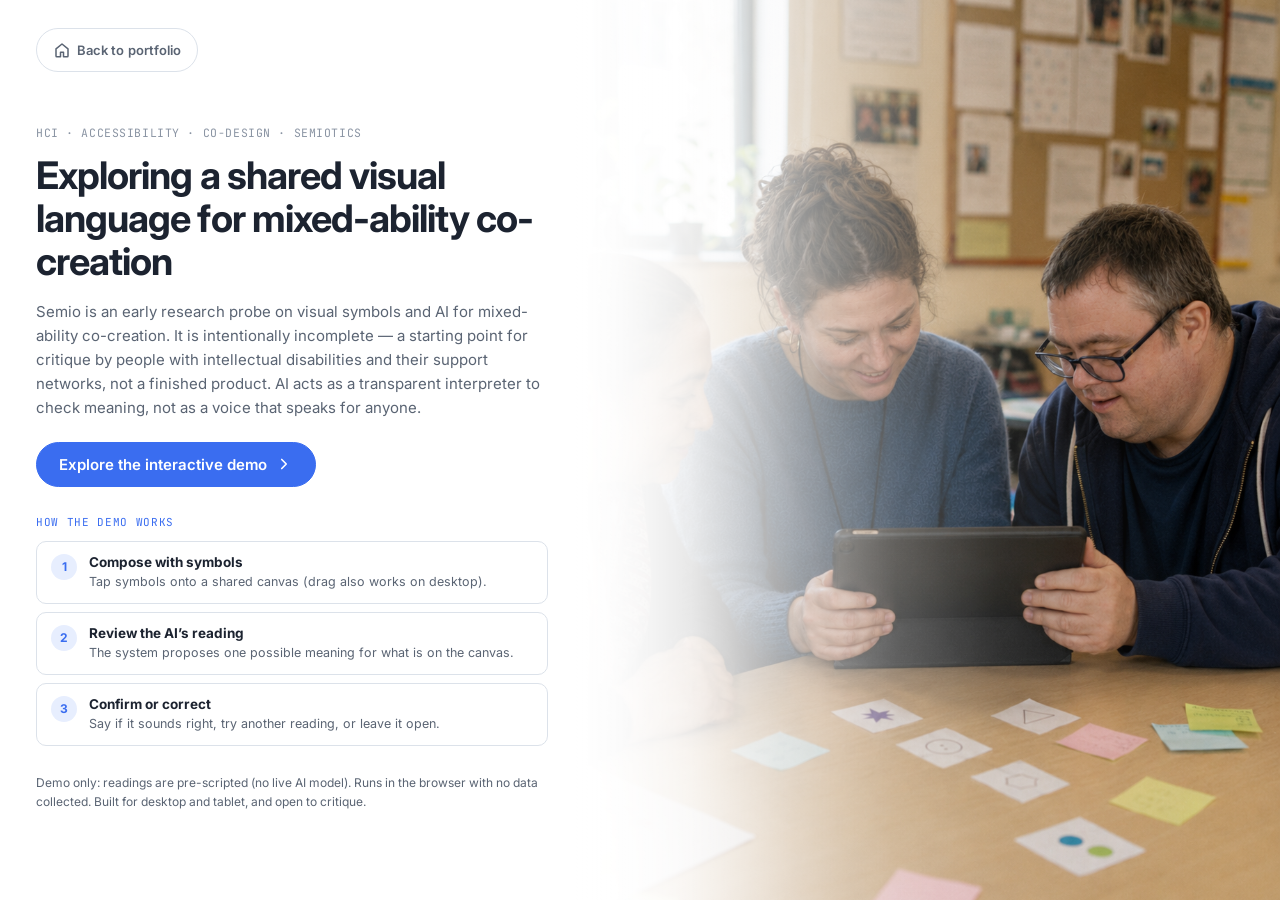
==== commit 36dead6f: "Add files via upload" ====
--- a/index.html
+++ b/index.html
@@ -13,7 +13,6 @@
 <body class="landing">
 
   <div class="lp-shell">
-    <!-- LEFT: copy + steps -->
     <div class="lp-copy">
       <header class="lp-nav">
         <a href="https://celso.cc" class="back-portfolio" aria-label="Back to portfolio">
@@ -74,7 +73,6 @@
       </main>
     </div>
 
-    <!-- Photo sits under the left wash (full-bleed right), so the blend has no hard column edge -->
     <aside class="lp-visual" aria-hidden="false">
       <img
         class="lp-photo"
--- a/style.css
+++ b/style.css
@@ -1,1200 +1,1365 @@
-/* =============================================================
- * style.css — Semiotic AI Translator (research prototype)
- * Tool-style restraint: calm surfaces, one accent, high contrast.
- * ============================================================= */
-
-:root {
-  --bg:          #eef1f5;
-  --surface:     #ffffff;
-  --surface-2:   #f6f8fb;
-  --ink:         #1c2330;
-  --ink-soft:    #5a6473;
-  --ink-faint:   #8a94a3;
-  --line:        #dce2ea;
-  --accent:      #3a6df0;
-  --accent-soft: #e7eefe;
-  --ai-bg:       #141a26;
-  --ai-bg-2:     #1d2533;
-  --ai-line:     #2c3647;
-  --ai-ink:      #e7ecf4;
-  --ai-ink-soft: #9aa6bb;
-  --ai-glow:     #5b8cff;
-  --good:        #2fae66;
-  --warn:        #e0883a;
-  --radius:      14px;
-  --radius-sm:   10px;
-  --shadow:      0 1px 2px rgba(20,26,38,.05), 0 8px 24px rgba(20,26,38,.06);
-  --font:        "Inter", system-ui, -apple-system, "Segoe UI", sans-serif;
-  --mono:        "JetBrains Mono", ui-monospace, "SFMono-Regular", monospace;
-  /* Apple HIG / Material-aligned minimum touch target */
-  --touch-min:   44px;
-}
-
-* { box-sizing: border-box; margin: 0; padding: 0; }
-
-html, body { height: 100%; }
-
-body {
-  font-family: var(--font);
-  color: var(--ink);
-  background: var(--bg);
-  display: flex;
-  flex-direction: column;
-  min-height: 100vh;
-  -webkit-font-smoothing: antialiased;
-}
-
-/* Prototype workspace: lock to viewport so the three panels claim leftover height */
-body:not(.landing) {
-  height: 100vh;
-  height: 100dvh;
-  overflow: hidden;
-}
-
-/* ---------- Header ---------- */
-.app-header {
-  display: flex;
-  align-items: center;
-  justify-content: space-between;
-  padding: 10px 24px;
-  background: var(--surface);
-  border-bottom: 1px solid var(--line);
-}
-.app-header h1 { font-size: 19px; font-weight: 700; letter-spacing: -.02em; line-height: 1.1; }
-.header-left { display: flex; align-items: center; gap: 10px; }
-.header-left .brand-text { margin-left: 8px; }
-.app-subtitle { font-size: 11.5px; color: var(--ink-soft); margin-top: 3px; letter-spacing: .01em; }
-.header-tag {
-  display: inline-flex;
-  align-items: center;
-  gap: 8px;
-  font-size: 12.5px;
-  font-weight: 600;
-  color: var(--accent);
-  background: var(--accent-soft);
-  padding: 8px 14px 8px 10px;
-  border-radius: 999px;
-  letter-spacing: .01em;
-  line-height: 1;
-  user-select: none;
-}
-/* Inline stroke icon — matches house / document chrome */
-.header-tag-icon {
-  display: block;
-  width: 18px;
-  height: 18px;
-  flex-shrink: 0;
-  color: inherit;
-}
-.header-right { display: flex; align-items: center; gap: 14px; }
-.header-back {
-  font-size: 12px;
-  font-weight: 600;
-  color: var(--ink-soft);
-  text-decoration: none;
-  padding: 5px 0;
-  transition: color .12s ease;
-}
-.header-back:hover { color: var(--accent); }
-
-/* ---------- Workspace (3 columns) ---------- */
-.workspace {
-  flex: 1;
-  display: grid;
-  grid-template-columns: 18% 1fr 32%;
-  gap: 18px;
-  padding: 14px 22px 8px;
-  min-height: 0;
-  position: relative;
-  /* allow canvas spotlight shadow to paint over side panels */
-  isolation: auto;
-}
-.panel {
-  background: var(--surface);
-  border: 1px solid var(--line);
-  border-radius: var(--radius);
-  box-shadow: var(--shadow);
-  display: flex;
-  flex-direction: column;
-  min-height: 0;
-}
-.panel-head { padding: 18px 18px 12px; }
-.panel-head h2 { font-size: 14px; font-weight: 700; letter-spacing: -.01em; }
-.panel-sub { font-size: 12px; color: var(--ink-soft); margin-top: 3px; line-height: 1.4; }
-
-/* ---------- Left: Library ---------- */
-.panel-left { overflow: hidden; }
-.library {
-  overflow-y: auto;
-  padding: 14px 12px 18px;
-  display: flex;
-  flex-direction: column;
-  gap: 6px;
-}
-.lib-cat {
-  font-size: 10px;
-  font-weight: 700;
-  text-transform: uppercase;
-  letter-spacing: .09em;
-  color: var(--ink-faint);
-  padding: 12px 4px 4px;
-}
-.lib-cat:first-child { padding-top: 2px; }
-.lib-grid {
-  display: grid;
-  grid-template-columns: repeat(4, 1fr);
-  gap: 8px;
-}
-.lib-item {
-  aspect-ratio: 1 / 1;
-  min-width: var(--touch-min);
-  min-height: var(--touch-min);
-  background: var(--surface-2);
-  border: 1px solid var(--line);
-  border-radius: var(--radius-sm);
-  display: flex;
-  align-items: center;
-  justify-content: center;
-  cursor: grab;
-  user-select: none;
-  -webkit-tap-highlight-color: transparent;
-  touch-action: manipulation;
-  transition: transform .12s ease, border-color .12s ease, box-shadow .12s ease;
-}
-.lib-item:hover {
-  border-color: var(--accent);
-  transform: translateY(-2px);
-  box-shadow: 0 4px 12px rgba(58,109,240,.12);
-}
-.lib-item:active { cursor: grabbing; transform: scale(.95); border-color: var(--accent); }
-.lib-item .emoji { font-size: 26px; line-height: 1; pointer-events: none; }
-
-/* ---------- Center: Canvas ---------- */
-.canvas-head {
-  display: flex;
-  align-items: center;
-  justify-content: space-between;
-  gap: 10px;
-  padding: 8px 14px 6px;
-}
-.canvas-head h2 {
-  font-size: 13px;
-  font-weight: 700;
-  letter-spacing: -.01em;
-}
-.btn {
-  font-family: var(--font);
-  font-size: 13px;
-  font-weight: 600;
-  border-radius: 9px;
-  min-height: var(--touch-min);
-  min-width: var(--touch-min);
-  padding: 10px 16px;
-  cursor: pointer;
-  border: 1px solid transparent;
-  -webkit-tap-highlight-color: transparent;
-  touch-action: manipulation;
-  transition: background .12s ease, border-color .12s ease, color .12s ease;
-}
-.btn-ghost {
-  background: var(--surface);
-  border-color: var(--line);
-  color: var(--ink-soft);
-}
-.btn-ghost:hover { border-color: var(--warn); color: var(--warn); }
-.btn-ghost:active { border-color: var(--warn); color: var(--warn); background: #fff8f2; }
-.btn-with-icon {
-  display: inline-flex;
-  align-items: center;
-  justify-content: center;
-  gap: 6px;
-}
-.btn-with-icon svg {
-  flex-shrink: 0;
-  opacity: .9;
-}
-.btn-clear {
-  font-size: 13px;
-  padding: 0 14px;
-  gap: 6px;
-}
-.btn-primary {
-  background: var(--accent);
-  border-color: var(--accent);
-  color: #fff;
-}
-.btn-primary:hover { background: #2f5fde; border-color: #2f5fde; }
-.btn-primary:active { background: #2a55c9; border-color: #2a55c9; }
-
-.panel-center {
-  /* default clip; lifted while a token is dragged out so destroy can leave the frame */
-  overflow: hidden;
-  position: relative;
-}
-.panel-center.is-dragging-token {
-  overflow: visible;
-  z-index: 30;
-}
-.canvas {
-  position: relative;
-  flex: 1;
-  margin: 2px 14px 10px;
-  border-radius: var(--radius-sm);
-  background-color: var(--surface-2);
-  background-image:
-    linear-gradient(var(--line) 1px, transparent 1px),
-    linear-gradient(90deg, var(--line) 1px, transparent 1px);
-  background-size: 26px 26px;
-  border: 1px dashed var(--line);
-  overflow: hidden;
-  min-height: 0;
-  transition: border-color .18s ease, background-color .18s ease, box-shadow .22s ease;
-}
-.canvas.drag-over {
-  border-color: var(--accent);
-  background-color: var(--accent-soft);
-}
-/*
- * Drag spotlight: huge outer box-shadow dims everything outside the canvas
- * so the frame reads as the only active region.
- */
-.canvas.is-dragging-token {
-  overflow: visible;
-  z-index: 31;
-  box-shadow: 0 0 0 999vmax rgba(20, 26, 38, .42);
-  border-color: var(--accent);
-}
-/* Preview: release outside will destroy — slightly stronger veil + warm edge */
-.canvas.is-delete-zone {
-  border-color: var(--warn);
-  box-shadow:
-    0 0 0 999vmax rgba(20, 26, 38, .52),
-    inset 0 0 0 1.5px rgba(224, 136, 58, .45);
-}
-
-/*
- * .back-portfolio uses z-index: 60, so it sat above the canvas spotlight
- * while everything else dimmed. Lower it during drag so the same veil covers it.
- */
-body.is-dragging-token .back-portfolio {
-  z-index: 0;
-}
-
-.canvas-hint {
-  position: absolute;
-  inset: 0;
-  display: flex;
-  flex-direction: column;
-  align-items: center;
-  justify-content: center;
-  gap: 0;
-  pointer-events: none;
-  text-align: center;
-  padding: 24px;
-  z-index: 0;
-}
-.canvas-hint.hidden { display: none; }
-/* Same grey as .canvas — only behind the lines of copy, so grid disappears under text */
-.canvas-hint .hint-main,
-.canvas-hint .hint-sub {
-  max-width: 340px;
-  margin: 0;
-  line-height: 1.45;
-  background: var(--surface-2);
-  padding: 3px 14px;
-}
-.canvas-hint .hint-main {
-  font-size: 14.5px;
-  font-weight: 600;
-  color: var(--ink-soft);
-  padding-top: 10px;
-  padding-bottom: 4px;
-  border-radius: 10px 10px 0 0;
-}
-.canvas-hint .hint-sub {
-  font-size: 12.5px;
-  font-weight: 500;
-  color: var(--ink-soft);
-  letter-spacing: 0;
-  padding-top: 2px;
-  padding-bottom: 10px;
-  border-radius: 0 0 10px 10px;
-  white-space: nowrap;
-}
-.canvas-hint .hint-trash-icon {
-  display: inline-block;
-  width: 13px;
-  height: 13px;
-  margin-left: 4px;
-  vertical-align: -2px;
-  opacity: .9;
-}
-
-/* placed symbol token — frameless; drag outside canvas to destroy */
-.token {
-  position: absolute;
-  display: flex;
-  align-items: center;
-  justify-content: center;
-  width: 58px;
-  height: 58px;
-  min-width: var(--touch-min);
-  min-height: var(--touch-min);
-  font-size: 40px;
-  line-height: 1;
-  background: transparent;
-  border: none;
-  box-shadow: none;
-  cursor: grab;
-  user-select: none;
-  touch-action: none;
-  z-index: 1;
-  -webkit-tap-highlight-color: transparent;
-  transition: transform .15s ease, filter .15s ease, opacity .15s ease;
-  will-change: transform, opacity;
-}
-.token:active,
-.token.is-dragging { cursor: grabbing; }
-.token.is-selected {
-  transform: scale(1.06);
-  filter: drop-shadow(0 0 5px rgba(91,140,255,.4));
-  z-index: 20;
-}
-/* Finger / cursor is outside the frame — release will destroy */
-.token.will-delete {
-  opacity: .55;
-  transform: scale(.88);
-  filter: drop-shadow(0 0 6px rgba(224, 136, 58, .55));
-  z-index: 55;
-}
-/* Destroy burst when released outside */
-.token.is-destroying {
-  animation: tokenDestroy .32s cubic-bezier(.4, 0, .2, 1) forwards;
-  pointer-events: none;
-  z-index: 60;
-}
-@keyframes tokenDestroy {
-  0% {
-    opacity: .55;
-    transform: scale(.88) rotate(0deg);
-    filter: drop-shadow(0 0 6px rgba(224, 136, 58, .45));
-  }
-  55% {
-    opacity: .35;
-    transform: scale(1.15) rotate(-8deg);
-    filter: blur(0.5px) drop-shadow(0 0 10px rgba(224, 136, 58, .35));
-  }
-  100% {
-    opacity: 0;
-    transform: scale(.15) rotate(18deg);
-    filter: blur(3px);
-  }
-}
-.token.focused {
-  transform: scale(1.12);
-  animation: tokenGlow 1.4s ease-in-out infinite;
-}
-@keyframes tokenGlow {
-  0%,100% { filter: drop-shadow(0 0 5px rgba(91,140,255,.55)); }
-  50%     { filter: drop-shadow(0 0 11px rgba(91,140,255,.85)); }
-}
-
-@media (prefers-reduced-motion: reduce) {
-  .token.is-destroying {
-    animation: tokenDestroyFade .2s ease forwards;
-  }
-  @keyframes tokenDestroyFade {
-    to { opacity: 0; transform: scale(.5); }
-  }
-}
-
-/* ---------- Tag strip (inside dark AI panel) ---------- */
-.tag-strip {
-  display: flex;
-  align-items: flex-start;
-  gap: 10px;
-  padding: 12px 20px;
-  border-bottom: 1px solid var(--ai-line);
-  flex-wrap: wrap;
-}
-.tag-strip-label {
-  font-family: var(--mono);
-  font-size: 10px;
-  text-transform: uppercase;
-  letter-spacing: .08em;
-  font-weight: 600;
-  color: var(--ai-ink-soft);
-  padding-top: 4px;
-  flex-shrink: 0;
-}
-.tag-list { display: flex; gap: 6px; flex-wrap: wrap; }
-.tag {
-  display: inline-flex;
-  align-items: center;
-  gap: 5px;
-  font-size: 12px;
-  background: var(--ai-bg-2);
-  color: var(--ai-ink);
-  border: 1px solid var(--ai-line);
-  border-radius: 999px;
-  padding: 4px 10px;
-  font-weight: 500;
-}
-.tag .t-emoji { font-size: 13px; }
-.tag-empty { font-size: 12px; color: var(--ai-ink-soft); font-style: italic; padding-top: 3px; }
-
-/* ---------- Right: AI panel (dark) ---------- */
-.panel-right {
-  background: var(--ai-bg);
-  border-color: var(--ai-line);
-  color: var(--ai-ink);
-  overflow: hidden;
-}
-.ai-head {
-  display: flex;
-  align-items: center;
-  gap: 10px;
-  padding: 18px 20px 14px;
-  border-bottom: 1px solid var(--ai-line);
-}
-.ai-head h2 { font-size: 14px; font-weight: 700; color: var(--ai-ink); }
-.ai-dot {
-  width: 9px; height: 9px; border-radius: 50%;
-  background: var(--ai-glow);
-  box-shadow: 0 0 0 0 rgba(91,140,255,.5);
-  animation: aiPulse 2s infinite;
-}
-@keyframes aiPulse {
-  0%   { box-shadow: 0 0 0 0 rgba(91,140,255,.5); }
-  70%  { box-shadow: 0 0 0 8px rgba(91,140,255,0); }
-  100% { box-shadow: 0 0 0 0 rgba(91,140,255,0); }
-}
-.ai-body {
-  flex: 1;
-  overflow-y: auto;
-  padding: 18px 20px 22px;
-}
-.ai-idle { color: var(--ai-ink-soft); }
-.ai-idle-title { font-size: 13px; font-weight: 600; color: var(--ai-ink); margin-bottom: 6px; }
-.ai-idle-text { font-size: 12.5px; line-height: 1.6; }
-
-/* typing indicator */
-.ai-typing {
-  display: flex;
-  align-items: center;
-  gap: 6px;
-  font-family: var(--mono);
-  font-size: 12px;
-  color: var(--ai-ink-soft);
-}
-.ai-typing .dots { display: inline-flex; gap: 4px; }
-.ai-typing .dots span {
-  width: 6px; height: 6px; border-radius: 50%;
-  background: var(--ai-glow);
-  animation: blink 1.2s infinite;
-}
-.ai-typing .dots span:nth-child(2) { animation-delay: .2s; }
-.ai-typing .dots span:nth-child(3) { animation-delay: .4s; }
-@keyframes blink { 0%,80%,100% { opacity: .25; } 40% { opacity: 1; } }
-
-/* result — confirm / correct demo loop */
-.ai-result { animation: fadeUp .35s ease both; }
-@keyframes fadeUp { from { opacity: 0; transform: translateY(8px); } to { opacity: 1; transform: none; } }
-
-.ai-phase-label {
-  font-family: var(--mono);
-  font-size: 10.5px;
-  font-weight: 600;
-  letter-spacing: .06em;
-  text-transform: uppercase;
-  color: var(--ai-ink-soft);
-  margin: 0 0 10px;
-}
-.ai-phase-agreed { color: #6dcea0; }
-.ai-phase-open { color: var(--warn); }
-
-/* primary: the loudest element in the panel */
-.translation {
-  font-size: 20px;
-  line-height: 1.5;
-  color: var(--ai-ink);
-  font-weight: 600;
-  letter-spacing: -.01em;
-}
-.translation-dim {
-  font-size: 15px;
-  font-weight: 500;
-  opacity: .55;
-  margin-bottom: 4px;
-}
-.translation-open {
-  font-size: 17px;
-  font-weight: 600;
-}
-
-.confirm-block {
-  margin-top: 22px;
-  padding-top: 18px;
-  border-top: 1px solid var(--ai-line);
-}
-.confirm-q {
-  font-size: 15px;
-  font-weight: 600;
-  color: var(--ai-ink);
-  margin: 0 0 14px;
-}
-.confirm-actions {
-  display: flex;
-  flex-direction: column;
-  gap: 10px;
-}
-.btn-confirm {
-  font-family: var(--font);
-  font-size: 14px;
-  font-weight: 600;
-  min-height: var(--touch-min);
-  width: 100%;
-  padding: 12px 16px;
-  border-radius: var(--radius-sm);
-  border: 1px solid var(--ai-line);
-  cursor: pointer;
-  -webkit-tap-highlight-color: transparent;
-  touch-action: manipulation;
-  transition: background .12s ease, border-color .12s ease, color .12s ease, transform .1s ease;
-}
-.btn-confirm:active { transform: scale(.99); }
-.btn-yes {
-  background: var(--ai-glow);
-  border-color: var(--ai-glow);
-  color: #fff;
-}
-.btn-yes:hover,
-.btn-yes:active { background: #4a7ef0; border-color: #4a7ef0; }
-.btn-no {
-  background: var(--ai-bg-2);
-  color: var(--ai-ink);
-}
-.btn-no:hover,
-.btn-no:active { border-color: var(--ai-glow); background: #232d3d; }
-.btn-none {
-  margin-top: 12px;
-  background: transparent;
-  color: var(--ai-ink-soft);
-  border-style: dashed;
-}
-.btn-none:hover,
-.btn-none:active { color: var(--ai-ink); border-color: var(--ai-ink-soft); }
-.btn-revise {
-  margin-top: 16px;
-  background: var(--ai-bg-2);
-  color: var(--ai-ink);
-}
-.btn-revise:hover,
-.btn-revise:active { border-color: var(--ai-glow); }
-.ai-note {
-  margin: 14px 0 0;
-  font-size: 12px;
-  line-height: 1.5;
-  color: var(--ai-ink-soft);
-}
-
-/* secondary: tappable choice cards — correct phase */
-.options-block {
-  margin-top: 22px;
-  padding-top: 18px;
-  border-top: 1px solid var(--ai-line);
-}
-.options-lead {
-  font-size: 11px;
-  font-family: var(--mono);
-  letter-spacing: .03em;
-  color: var(--ai-ink-soft);
-  margin: 0 0 12px;
-  transition: color .2s ease;
-}
-
-.options { display: flex; flex-direction: column; gap: 9px; }
-.option {
-  display: flex;
-  align-items: flex-start;
-  gap: 11px;
-  width: 100%;
-  min-height: var(--touch-min);
-  text-align: left;
-  font-family: var(--font);
-  font-size: 14px;
-  line-height: 1.45;
-  color: var(--ai-ink);
-  background: var(--ai-bg-2);
-  border: 1px solid var(--ai-line);
-  border-radius: var(--radius-sm);
-  padding: 14px 16px;
-  cursor: pointer;
-  -webkit-tap-highlight-color: transparent;
-  touch-action: manipulation;
-  transition: border-color .15s ease, background .15s ease, transform .1s ease;
-}
-.option:hover {
-  border-color: var(--ai-glow);
-  background: #232d3d;
-}
-.option:active { transform: scale(.99); border-color: var(--ai-glow); background: #232d3d; }
-
-/* the radio dot that fills in when chosen */
-.option-tick {
-  flex-shrink: 0;
-  width: 14px; height: 14px;
-  margin-top: 3px;
-  border: 1.5px solid var(--ai-ink-soft);
-  border-radius: 50%;
-  transition: border-color .15s ease, background .15s ease;
-}
-.option-text { flex: 1; }
-
-/* chosen state — solid fill, no checkmark (simulated "the AI learned this") */
-.option.is-chosen {
-  border-color: var(--ai-glow);
-  background: var(--ai-glow);
-  color: #fff;
-}
-.option.is-chosen .option-tick {
-  border-color: #fff;
-  background: #fff;
-}
-
-/* micro disclaimer pinned to the bottom of the AI panel */
-.ai-disclaimer {
-  margin: 0;
-  padding: 11px 20px 14px;
-  border-top: 1px solid var(--ai-line);
-  font-size: 10.5px;
-  line-height: 1.4;
-  font-style: italic;
-  color: var(--ai-ink-soft);
-  opacity: .75;
-}
-
-/* ---------- Footer (blends into the gray page background) ---------- */
-.app-footer {
-  flex-shrink: 0;
-  display: flex;
-  align-items: center;
-  justify-content: center;
-  padding: 4px 28px 8px;
-  background: transparent;
-  border: none;
-  font-size: 11.5px;
-  color: #9aa3b2;
-}
-.footer-note { font-style: italic; max-width: 720px; text-align: center; }
-
-/* ---------- Scrollbars ---------- */
-/* Library: was --line on white — too faint. Slightly stronger, still quiet. */
-.library {
-  scrollbar-width: thin;
-  scrollbar-color: #c5cdd8 transparent;
-}
-.library::-webkit-scrollbar { width: 7px; }
-.library::-webkit-scrollbar-track {
-  background: transparent;
-  margin: 6px 0;
-}
-.library::-webkit-scrollbar-thumb {
-  background: #c5cdd8;
-  border-radius: 99px;
-  border: 2px solid transparent;
-  background-clip: padding-box;
-}
-.library::-webkit-scrollbar-thumb:hover {
-  background: #a8b2c0;
-  border: 2px solid transparent;
-  background-clip: padding-box;
-}
-.library::-webkit-scrollbar-thumb:active {
-  background: #8a94a3;
-  border: 2px solid transparent;
-  background-clip: padding-box;
-}
-
-.ai-body {
-  scrollbar-width: thin;
-  scrollbar-color: var(--ai-line) transparent;
-}
-.ai-body::-webkit-scrollbar { width: 7px; }
-.ai-body::-webkit-scrollbar-track {
-  background: transparent;
-  margin: 6px 0;
-}
-.ai-body::-webkit-scrollbar-thumb {
-  background: var(--ai-line);
-  border-radius: 99px;
-  border: 2px solid transparent;
-  background-clip: padding-box;
-}
-.ai-body::-webkit-scrollbar-thumb:hover {
-  background: #3d4a5f;
-  border: 2px solid transparent;
-  background-clip: padding-box;
-}
-
-/* ---------- Tablet: larger library + touch-friendly columns ---------- */
-@media (max-width: 1180px) and (min-width: 769px) {
-  .workspace {
-    grid-template-columns: minmax(200px, 24%) 1fr minmax(260px, 30%);
-    gap: 14px;
-    padding: 12px 14px 8px;
-  }
-  .lib-grid {
-    grid-template-columns: repeat(3, 1fr);
-    gap: 10px;
-  }
-  .lib-item .emoji { font-size: 30px; }
-  .token {
-    width: 64px;
-    height: 64px;
-    font-size: 44px;
-  }
-  .app-subtitle { display: none; }
-  .canvas-head { padding: 10px 14px 8px; }
-}
-
-/* Coarse pointer (tablet / touch laptop): enforce larger library cells */
-@media (pointer: coarse) {
-  .lib-grid {
-    grid-template-columns: repeat(3, 1fr);
-    gap: 10px;
-  }
-  .lib-item {
-    min-width: var(--touch-min);
-    min-height: var(--touch-min);
-  }
-  .lib-item .emoji { font-size: 30px; }
-  .workspace {
-    grid-template-columns: minmax(200px, 24%) 1fr minmax(260px, 30%);
-  }
-  .app-subtitle { display: none; }
-  .token {
-    width: 64px;
-    height: 64px;
-    font-size: 44px;
-  }
-}
-
-/* ---------- Narrow / phone stack ---------- */
-@media (max-width: 768px) {
-  body:not(.landing) {
-    height: auto;
-    min-height: 100vh;
-    overflow: auto;
-  }
-  .workspace {
-    grid-template-columns: 1fr;
-    grid-auto-rows: minmax(220px, auto);
-    padding: 12px 12px 10px;
-    gap: 12px;
-  }
-  .panel-left { max-height: 280px; }
-  .lib-grid {
-    grid-template-columns: repeat(5, 1fr);
-    gap: 10px;
-  }
-  .canvas { min-height: 320px; }
-  .app-header { padding: 10px 12px; flex-wrap: wrap; gap: 8px; }
-  .app-subtitle { display: none; }
-  .header-left { flex-wrap: wrap; }
-}
-
-/* =============================================================
- * Landing page — fluid photo/copy blend (viewport-scaled)
- * Photo + white wash both use clamp/vw so wide screens
- * get a longer, softer transition, not a hard split.
- * ============================================================= */
-body.landing {
-  min-height: 100vh;
-  min-height: 100dvh;
-  background: #fff;
-  overflow-x: hidden;
-}
-
-.lp-shell {
-  position: relative;
-  min-height: 100vh;
-  min-height: 100dvh;
-  overflow: hidden;
-}
-
-/* ----- Photo: grows with viewport; soft left edge via mask ----- */
-.lp-visual {
-  position: absolute;
-  top: 0;
-  right: 0;
-  bottom: 0;
-  /* small screens ~58%, full desktop ~70%+ */
-  width: clamp(56%, 18rem + 48vw, 74%);
-  z-index: 0;
-  overflow: hidden;
-  background: #cfd6e0;
-  pointer-events: none;
-  /* photo itself fades in from the left — double soft edge with the white wash */
-  -webkit-mask-image: linear-gradient(
-    90deg,
-    transparent 0%,
-    rgba(0, 0, 0, 0.12) 6%,
-    rgba(0, 0, 0, 0.4) 14%,
-    rgba(0, 0, 0, 0.75) 24%,
-    #000 38%,
-    #000 100%
-  );
-  mask-image: linear-gradient(
-    90deg,
-    transparent 0%,
-    rgba(0, 0, 0, 0.12) 6%,
-    rgba(0, 0, 0, 0.4) 14%,
-    rgba(0, 0, 0, 0.75) 24%,
-    #000 38%,
-    #000 100%
-  );
-}
-.lp-photo {
-  display: block;
-  width: 100%;
-  height: 100%;
-  object-fit: cover;
-  object-position: 48% 30%;
-  /* slight zoom only — too high crops faces/table on new photo */
-  transform: scale(1.04);
-  transform-origin: 45% 32%;
-  will-change: transform;
-}
-
-/* ----- Copy: opaque only where type lives; long vw-based dissolve ----- */
-.lp-copy {
-  position: relative;
-  z-index: 1;
-  display: flex;
-  flex-direction: column;
-  min-width: 0;
-  min-height: 100vh;
-  min-height: 100dvh;
-  /*
-   * Stops use clamp(px, vw, px) so the blend band widens on large monitors
-   * instead of sitting at fixed % (which felt like a hard split at 100%).
-   */
-  background: linear-gradient(
-    90deg,
-    #ffffff 0,
-    #ffffff clamp(17rem, 32vw, 28rem),
-    rgba(255, 255, 255, 0.97) clamp(19rem, 38vw, 34rem),
-    rgba(255, 255, 255, 0.88) clamp(22rem, 44vw, 40rem),
-    rgba(255, 255, 255, 0.62) clamp(26rem, 52vw, 48rem),
-    rgba(255, 255, 255, 0.32) clamp(30rem, 60vw, 56rem),
-    rgba(255, 255, 255, 0.12) clamp(34rem, 68vw, 64rem),
-    rgba(255, 255, 255, 0.03) clamp(38rem, 76vw, 72rem),
-    transparent clamp(42rem, 84vw, 82rem)
-  );
-  padding-right: clamp(8px, 4vw, 48px);
-}
-
-.lp-nav {
-  flex-shrink: 0;
-  display: flex;
-  align-items: center;
-  padding: 14px clamp(20px, 3vw, 36px) 0;
-  background: transparent;
-  border: none;
-}
-
-.lp-main {
-  flex: 1;
-  display: flex;
-  flex-direction: column;
-  justify-content: center;
-  gap: 28px;
-  width: 100%;
-  /* type column stays readable; blend happens to the right of this */
-  max-width: min(32rem, 46vw);
-  margin: 0;
-  padding: 28px clamp(16px, 2.5vw, 28px) 36px clamp(20px, 3vw, 36px);
-}
-
-/* Ultra-wide: push photo further left under copy, longer dissolve */
-@media (min-width: 1400px) {
-  .lp-visual {
-    width: clamp(64%, 20rem + 50vw, 78%);
-  }
-  .lp-photo {
-    transform: scale(1.05);
-    transform-origin: 42% 30%;
-  }
-  .lp-copy {
-    background: linear-gradient(
-      90deg,
-      #ffffff 0,
-      #ffffff clamp(18rem, 28vw, 30rem),
-      rgba(255, 255, 255, 0.96) clamp(22rem, 36vw, 38rem),
-      rgba(255, 255, 255, 0.78) clamp(28rem, 46vw, 48rem),
-      rgba(255, 255, 255, 0.45) clamp(34rem, 56vw, 58rem),
-      rgba(255, 255, 255, 0.18) clamp(40rem, 66vw, 68rem),
-      rgba(255, 255, 255, 0.05) clamp(46rem, 74vw, 78rem),
-      transparent clamp(52rem, 82vw, 90rem)
-    );
-  }
-  .lp-main {
-    max-width: min(34rem, 38vw);
-  }
-}
-
-/* Mid desktop: keep blend open when between tablet and ultrawide */
-@media (min-width: 961px) and (max-width: 1399px) {
-  .lp-visual {
-    width: clamp(58%, 12rem + 46vw, 70%);
-  }
-  .lp-photo {
-    transform: scale(1.04);
-  }
-}
-
-.lp-hero { text-align: left; }
-.lp-eyebrow {
-  font-family: var(--mono);
-  font-size: 11.5px;
-  letter-spacing: .05em;
-  color: var(--ink-faint);
-  text-transform: uppercase;
-  margin-bottom: 14px;
-}
-.lp-title {
-  font-size: clamp(26px, 3.2vw, 38px);
-  font-weight: 700;
-  line-height: 1.14;
-  letter-spacing: -.025em;
-  color: var(--ink);
-  max-width: none;
-  margin: 0;
-}
-.lp-lede {
-  margin: 16px 0 0;
-  max-width: none;
-  font-size: 15px;
-  line-height: 1.6;
-  color: var(--ink-soft);
-}
-.lp-hero-actions {
-  margin-top: 22px;
-  display: flex;
-  justify-content: flex-start;
-  flex-wrap: wrap;
-  gap: 12px;
-}
-.lp-btn {
-  font-size: 15px;
-  min-height: var(--touch-min);
-  padding: 12px 22px;
-  border-radius: 999px;
-  text-decoration: none;
-  display: inline-flex;
-  align-items: center;
-  justify-content: center;
-  gap: 8px;
-}
-.lp-btn svg { flex-shrink: 0; }
-
-/* Steps: compact vertical list (fits beside portrait photo) */
-.lp-section { text-align: left; }
-.lp-kicker {
-  display: block;
-  font-family: var(--mono);
-  font-size: 11px;
-  letter-spacing: .06em;
-  text-transform: uppercase;
-  color: var(--accent);
-  margin-bottom: 12px;
-}
-.lp-steps {
-  display: flex;
-  flex-direction: column;
-  gap: 8px;
-  max-width: none;
-  margin: 0;
-}
-.lp-step {
-  display: flex;
-  align-items: flex-start;
-  gap: 12px;
-  background: rgba(255, 255, 255, .72);
-  border: 1px solid var(--line);
-  border-radius: var(--radius-sm);
-  box-shadow: none;
-  padding: 12px 14px;
-  text-align: left;
-}
-.lp-step-num {
-  display: inline-flex;
-  align-items: center;
-  justify-content: center;
-  width: 26px;
-  height: 26px;
-  flex-shrink: 0;
-  border-radius: 50%;
-  background: var(--accent-soft);
-  color: var(--accent);
-  font-weight: 700;
-  font-size: 12px;
-  margin-bottom: 0;
-}
-.lp-step-body { min-width: 0; }
-.lp-step-title {
-  font-size: 13.5px;
-  font-weight: 700;
-  color: var(--ink);
-  margin-bottom: 3px;
-}
-.lp-step-text {
-  font-size: 12.5px;
-  line-height: 1.45;
-  color: var(--ink-soft);
-  margin: 0;
-}
-
-.lp-note {
-  max-width: none;
-  margin: 0;
-  text-align: left;
-  font-size: 12px;
-  line-height: 1.55;
-  color: var(--ink-faint);
-}
-
-/* Narrow: photo on top, soft bottom wash into copy */
-@media (max-width: 960px) {
-  .lp-shell {
-    display: flex;
-    flex-direction: column;
-    min-height: auto;
-    overflow: visible;
-  }
-  .lp-visual {
-    position: relative;
-    width: 100%;
-    height: min(48vh, 400px);
-    min-height: 260px;
-    order: -1;
-    pointer-events: auto;
-    /* stack: fade bottom of photo instead of left edge */
-    -webkit-mask-image: linear-gradient(
-      180deg,
-      #000 0%,
-      #000 62%,
-      rgba(0, 0, 0, 0.55) 82%,
-      transparent 100%
-    );
-    mask-image: linear-gradient(
-      180deg,
-      #000 0%,
-      #000 62%,
-      rgba(0, 0, 0, 0.55) 82%,
-      transparent 100%
-    );
-  }
-  .lp-photo {
-    transform: scale(1.02);
-    transform-origin: 50% 30%;
-    object-position: 50% 28%;
-  }
-  .lp-copy {
-    min-height: auto;
-    padding-right: 0;
-    background: linear-gradient(
-      180deg,
-      rgba(255, 255, 255, 0) 0%,
-      rgba(255, 255, 255, 0.55) 18px,
-      #ffffff 56px,
-      #ffffff 100%
-    );
-    margin-top: -48px;
-    padding-top: 8px;
-  }
-  .lp-main {
-    max-width: 640px;
-    margin: 0 auto;
-    padding: 12px 22px 32px;
-  }
-  .lp-nav { padding: 4px 22px 0; }
-}
-
-@media (max-width: 720px) {
-  .lp-title { font-size: clamp(24px, 7vw, 32px); }
-  .lp-main { gap: 22px; }
-}
-
-/* =============================================================
- * Back / nav chrome — same language as prototype .btn-ghost
- * (surface fill, line border, 9px radius, no glass pill)
- * ============================================================= */
-.back-portfolio {
-  position: fixed;
-  top: 14px;
-  left: 16px;
-  z-index: 60;
-  display: inline-flex;
-  align-items: center;
-  justify-content: center;
-  gap: 6px;
-  min-height: var(--touch-min);
-  min-width: var(--touch-min);
-  padding: 0 16px;
-  border-radius: 999px;
-  font-family: var(--font);
-  font-size: 13px;
-  font-weight: 600;
-  letter-spacing: .005em;
-  color: var(--ink-soft);
-  background: var(--surface);
-  border: 1px solid var(--line);
-  box-shadow: none;
-  backdrop-filter: none;
-  -webkit-backdrop-filter: none;
-  text-decoration: none;
-  -webkit-tap-highlight-color: transparent;
-  touch-action: manipulation;
-  transition: background .12s ease, border-color .12s ease, color .12s ease;
-}
-.back-portfolio:hover {
-  background: var(--accent-soft);
-  border-color: var(--accent);
-  color: var(--accent);
-  box-shadow: none;
-}
-.back-portfolio:active {
-  background: var(--accent-soft);
-  border-color: var(--accent);
-  color: var(--accent);
-}
-.back-portfolio svg {
-  flex-shrink: 0;
-  transition: transform .22s cubic-bezier(.22, .61, .36, 1);
-}
-.back-portfolio:hover svg { transform: translateX(-2px); }
-
-/* In-flow on prototype header + landing nav */
-.app-header .back-portfolio,
-.lp-nav .back-portfolio,
-.landing .back-portfolio {
-  position: static;
-}
-
-/* Icon-only document button — capsule / circle, same family */
-.back-prev {
-  width: var(--touch-min);
-  height: var(--touch-min);
-  min-width: var(--touch-min);
-  min-height: var(--touch-min);
-  padding: 0;
-  gap: 0;
-  border-radius: 999px;
-  justify-content: center;
-}
-
-@media (prefers-reduced-motion: reduce) {
-  .back-portfolio, .back-portfolio svg { transition: none; }
-}
+/* =============================================================
+ * style.css — Semiotic AI Translator (research prototype)
+ * Tool-style restraint: calm surfaces, one accent, high contrast.
+ * ============================================================= */
+
+:root {
+  --bg:          #eef1f5;
+  --surface:     #ffffff;
+  --surface-2:   #f6f8fb;
+  --ink:         #1c2330;
+  --ink-soft:    #5a6473;
+  --ink-faint:   #8a94a3;
+  --line:        #dce2ea;
+  --accent:      #3a6df0;
+  --accent-soft: #e7eefe;
+  --ai-bg:       #141a26;
+  --ai-bg-2:     #1d2533;
+  --ai-line:     #2c3647;
+  --ai-ink:      #e7ecf4;
+  --ai-ink-soft: #9aa6bb;
+  --ai-glow:     #5b8cff;
+  --good:        #2fae66;
+  --warn:        #e0883a;
+  --radius:      14px;
+  --radius-sm:   10px;
+  --shadow:      0 1px 2px rgba(20,26,38,.05), 0 8px 24px rgba(20,26,38,.06);
+  --font:        "Inter", system-ui, -apple-system, "Segoe UI", sans-serif;
+  --mono:        "JetBrains Mono", ui-monospace, "SFMono-Regular", monospace;
+  /* Apple HIG / Material-aligned minimum touch target */
+  --touch-min:   44px;
+}
+
+* { box-sizing: border-box; margin: 0; padding: 0; }
+
+html, body { height: 100%; }
+
+body {
+  font-family: var(--font);
+  color: var(--ink);
+  background: var(--bg);
+  display: flex;
+  flex-direction: column;
+  min-height: 100vh;
+  -webkit-font-smoothing: antialiased;
+}
+
+/* Prototype workspace: lock to viewport so the three panels claim leftover height */
+body:not(.landing) {
+  height: 100vh;
+  height: 100dvh;
+  overflow: hidden;
+}
+
+/* ---------- Header: can fully hide (height 0) for max canvas room ---------- */
+.app-header {
+  flex-shrink: 0;
+  background: var(--surface);
+  border-bottom: 1px solid var(--line);
+  overflow: hidden;
+  /* animate open/close without leaving residual chrome height */
+  max-height: 120px;
+  opacity: 1;
+  transition: max-height .22s ease, opacity .18s ease, border-color .18s ease;
+}
+.app-header .header-inner {
+  display: flex;
+  align-items: center;
+  justify-content: space-between;
+  gap: 10px;
+  padding: 10px 24px;
+}
+.app-header h1 {
+  font-size: 19px;
+  font-weight: 700;
+  letter-spacing: -.02em;
+  line-height: 1.1;
+}
+.header-left { display: flex; align-items: center; gap: 10px; min-width: 0; }
+.header-left .brand-text { margin-left: 8px; min-width: 0; }
+.app-subtitle {
+  font-size: 11.5px;
+  color: var(--ink-soft);
+  margin-top: 3px;
+  letter-spacing: .01em;
+}
+.header-tag {
+  display: inline-flex;
+  align-items: center;
+  gap: 8px;
+  font-size: 12.5px;
+  font-weight: 600;
+  color: var(--accent);
+  background: var(--accent-soft);
+  padding: 8px 14px 8px 10px;
+  border-radius: 999px;
+  letter-spacing: .01em;
+  line-height: 1;
+  user-select: none;
+}
+.header-tag-icon {
+  display: block;
+  width: 18px;
+  height: 18px;
+  flex-shrink: 0;
+  color: inherit;
+}
+.header-right {
+  display: flex;
+  align-items: center;
+  gap: 10px;
+  flex-shrink: 0;
+}
+.header-back {
+  font-size: 12px;
+  font-weight: 600;
+  color: var(--ink-soft);
+  text-decoration: none;
+  padding: 5px 0;
+  transition: color .12s ease;
+}
+.header-back:hover { color: var(--accent); }
+
+/*
+ * Fully collapsed: zero layout height — workspace claims the full viewport.
+ * Open/close control lives in the Canvas panel toolbar (see .header-chrome-toggle).
+ */
+.app-header.is-collapsed {
+  max-height: 0;
+  opacity: 0;
+  border-bottom-color: transparent;
+  pointer-events: none;
+}
+
+/* Canvas toolbar: natural home for Menu / Hide chrome */
+.canvas-head-left {
+  display: flex;
+  align-items: center;
+  gap: 10px;
+  min-width: 0;
+}
+.header-chrome-toggle {
+  flex-shrink: 0;
+  font-size: 12.5px;
+  padding: 0 12px;
+  border-radius: 999px;
+}
+.header-chrome-chevron {
+  flex-shrink: 0;
+  transition: transform .2s ease;
+}
+/* Expanded header: chevron up = “hide bar” */
+body:not(.header-is-collapsed) .header-chrome-chevron {
+  transform: rotate(180deg);
+}
+/* Collapsed: chevron down = “show menu” */
+body.header-is-collapsed .header-chrome-chevron {
+  transform: rotate(0deg);
+}
+
+/* ---------- Workspace (3 columns) ---------- */
+.workspace {
+  flex: 1;
+  display: grid;
+  grid-template-columns: 18% 1fr 32%;
+  gap: 18px;
+  padding: 14px 22px 8px;
+  min-height: 0;
+  position: relative;
+  /* allow canvas spotlight shadow to paint over side panels */
+  isolation: auto;
+}
+.panel {
+  background: var(--surface);
+  border: 1px solid var(--line);
+  border-radius: var(--radius);
+  box-shadow: var(--shadow);
+  display: flex;
+  flex-direction: column;
+  min-height: 0;
+}
+.panel-head { padding: 18px 18px 12px; }
+.panel-head h2 { font-size: 14px; font-weight: 700; letter-spacing: -.01em; }
+.panel-sub { font-size: 12px; color: var(--ink-soft); margin-top: 3px; line-height: 1.4; }
+
+/* ---------- Left: Library ---------- */
+.panel-left { overflow: hidden; }
+.library {
+  overflow-y: auto;
+  padding: 14px 12px 18px;
+  display: flex;
+  flex-direction: column;
+  gap: 6px;
+}
+.lib-cat {
+  font-size: 10px;
+  font-weight: 700;
+  text-transform: uppercase;
+  letter-spacing: .09em;
+  color: var(--ink-faint);
+  padding: 12px 4px 4px;
+}
+.lib-cat:first-child { padding-top: 2px; }
+.lib-grid {
+  display: grid;
+  grid-template-columns: repeat(4, 1fr);
+  gap: 8px;
+}
+.lib-item {
+  aspect-ratio: 1 / 1;
+  min-width: var(--touch-min);
+  min-height: var(--touch-min);
+  background: var(--surface-2);
+  border: 1px solid var(--line);
+  border-radius: var(--radius-sm);
+  display: flex;
+  align-items: center;
+  justify-content: center;
+  cursor: grab;
+  user-select: none;
+  -webkit-tap-highlight-color: transparent;
+  /* pan-y keeps library scrollable; drag code preventDefault once past threshold */
+  touch-action: pan-y;
+  transition: transform .12s ease, border-color .12s ease, box-shadow .12s ease;
+}
+/* Floating emoji while dragging from library → canvas (tablet + desktop) */
+.lib-drag-ghost {
+  position: fixed;
+  z-index: 200;
+  width: 58px;
+  height: 58px;
+  margin: 0;
+  padding: 0;
+  display: flex;
+  align-items: center;
+  justify-content: center;
+  font-size: 40px;
+  line-height: 1;
+  pointer-events: none;
+  transform: translate(-50%, -50%);
+  opacity: .92;
+  filter: drop-shadow(0 4px 12px rgba(20, 26, 38, .22));
+  will-change: left, top;
+}
+body.is-library-dragging {
+  cursor: grabbing;
+  user-select: none;
+}
+body.is-library-dragging .library {
+  /* keep list from rubber-banding while a drag is active */
+  overflow: hidden;
+}
+.lib-item:hover {
+  border-color: var(--accent);
+  transform: translateY(-2px);
+  box-shadow: 0 4px 12px rgba(58,109,240,.12);
+}
+.lib-item:active { cursor: grabbing; transform: scale(.95); border-color: var(--accent); }
+.lib-item .emoji { font-size: 26px; line-height: 1; pointer-events: none; }
+
+/* ---------- Center: Canvas ---------- */
+.canvas-head {
+  display: flex;
+  align-items: center;
+  justify-content: space-between;
+  gap: 10px;
+  padding: 8px 14px 6px;
+}
+.canvas-head h2 {
+  font-size: 13px;
+  font-weight: 700;
+  letter-spacing: -.01em;
+}
+.btn {
+  font-family: var(--font);
+  font-size: 13px;
+  font-weight: 600;
+  border-radius: 9px;
+  min-height: var(--touch-min);
+  min-width: var(--touch-min);
+  padding: 10px 16px;
+  cursor: pointer;
+  border: 1px solid transparent;
+  -webkit-tap-highlight-color: transparent;
+  touch-action: manipulation;
+  transition: background .12s ease, border-color .12s ease, color .12s ease;
+}
+.btn-ghost {
+  background: var(--surface);
+  border-color: var(--line);
+  color: var(--ink-soft);
+}
+.btn-ghost:hover { border-color: var(--warn); color: var(--warn); }
+.btn-ghost:active { border-color: var(--warn); color: var(--warn); background: #fff8f2; }
+.btn-with-icon {
+  display: inline-flex;
+  align-items: center;
+  justify-content: center;
+  gap: 6px;
+}
+.btn-with-icon svg {
+  flex-shrink: 0;
+  opacity: .9;
+}
+.btn-clear {
+  font-size: 13px;
+  padding: 0 14px;
+  gap: 6px;
+}
+.btn-primary {
+  background: var(--accent);
+  border-color: var(--accent);
+  color: #fff;
+}
+.btn-primary:hover { background: #2f5fde; border-color: #2f5fde; }
+.btn-primary:active { background: #2a55c9; border-color: #2a55c9; }
+
+.panel-center {
+  /* default clip; lifted while a token is dragged out so destroy can leave the frame */
+  overflow: hidden;
+  position: relative;
+}
+.panel-center.is-dragging-token {
+  overflow: visible;
+  z-index: 30;
+}
+.canvas {
+  position: relative;
+  flex: 1;
+  margin: 2px 14px 10px;
+  border-radius: var(--radius-sm);
+  background-color: var(--surface-2);
+  background-image:
+    linear-gradient(var(--line) 1px, transparent 1px),
+    linear-gradient(90deg, var(--line) 1px, transparent 1px);
+  background-size: 26px 26px;
+  border: 1px dashed var(--line);
+  overflow: hidden;
+  min-height: 0;
+  transition: border-color .18s ease, background-color .18s ease, box-shadow .22s ease;
+}
+.canvas.drag-over {
+  border-color: var(--accent);
+  background-color: var(--accent-soft);
+}
+/*
+ * Drag spotlight: huge outer box-shadow dims everything outside the canvas
+ * so the frame reads as the only active region.
+ */
+.canvas.is-dragging-token {
+  overflow: visible;
+  z-index: 31;
+  box-shadow: 0 0 0 999vmax rgba(20, 26, 38, .42);
+  border-color: var(--accent);
+}
+/* Preview: release outside will destroy — slightly stronger veil + warm edge */
+.canvas.is-delete-zone {
+  border-color: var(--warn);
+  box-shadow:
+    0 0 0 999vmax rgba(20, 26, 38, .52),
+    inset 0 0 0 1.5px rgba(224, 136, 58, .45);
+}
+
+/*
+ * .back-portfolio uses z-index: 60, so it sat above the canvas spotlight
+ * while everything else dimmed. Lower it during drag so the same veil covers it.
+ */
+body.is-dragging-token .back-portfolio {
+  z-index: 0;
+}
+
+.canvas-hint {
+  position: absolute;
+  inset: 0;
+  display: flex;
+  flex-direction: column;
+  align-items: center;
+  justify-content: center;
+  gap: 0;
+  pointer-events: none;
+  text-align: center;
+  padding: 24px;
+  z-index: 0;
+}
+.canvas-hint.hidden { display: none; }
+/* Same grey as .canvas — only behind the lines of copy, so grid disappears under text */
+.canvas-hint .hint-main,
+.canvas-hint .hint-sub {
+  max-width: 340px;
+  margin: 0;
+  line-height: 1.45;
+  background: var(--surface-2);
+  padding: 3px 14px;
+}
+.canvas-hint .hint-main {
+  font-size: 14.5px;
+  font-weight: 600;
+  color: var(--ink-soft);
+  padding-top: 10px;
+  padding-bottom: 4px;
+  border-radius: 10px 10px 0 0;
+}
+.canvas-hint .hint-sub {
+  font-size: 12.5px;
+  font-weight: 500;
+  color: var(--ink-soft);
+  letter-spacing: 0;
+  padding-top: 2px;
+  padding-bottom: 10px;
+  border-radius: 0 0 10px 10px;
+  white-space: nowrap;
+}
+.canvas-hint .hint-trash-icon {
+  display: inline-block;
+  width: 13px;
+  height: 13px;
+  margin-left: 4px;
+  vertical-align: -2px;
+  opacity: .9;
+}
+
+/* placed symbol token — frameless; drag outside canvas to destroy */
+.token {
+  position: absolute;
+  display: flex;
+  align-items: center;
+  justify-content: center;
+  width: 58px;
+  height: 58px;
+  min-width: var(--touch-min);
+  min-height: var(--touch-min);
+  font-size: 40px;
+  line-height: 1;
+  background: transparent;
+  border: none;
+  box-shadow: none;
+  cursor: grab;
+  user-select: none;
+  touch-action: none;
+  z-index: 1;
+  -webkit-tap-highlight-color: transparent;
+  transition: transform .15s ease, filter .15s ease, opacity .15s ease;
+  will-change: transform, opacity;
+}
+.token:active,
+.token.is-dragging { cursor: grabbing; }
+.token.is-selected {
+  transform: scale(1.06);
+  filter: drop-shadow(0 0 5px rgba(91,140,255,.4));
+  z-index: 20;
+}
+/* Finger / cursor is outside the frame — release will destroy */
+.token.will-delete {
+  opacity: .55;
+  transform: scale(.88);
+  filter: drop-shadow(0 0 6px rgba(224, 136, 58, .55));
+  z-index: 55;
+}
+/* Destroy burst when released outside */
+.token.is-destroying {
+  animation: tokenDestroy .32s cubic-bezier(.4, 0, .2, 1) forwards;
+  pointer-events: none;
+  z-index: 60;
+}
+@keyframes tokenDestroy {
+  0% {
+    opacity: .55;
+    transform: scale(.88) rotate(0deg);
+    filter: drop-shadow(0 0 6px rgba(224, 136, 58, .45));
+  }
+  55% {
+    opacity: .35;
+    transform: scale(1.15) rotate(-8deg);
+    filter: blur(0.5px) drop-shadow(0 0 10px rgba(224, 136, 58, .35));
+  }
+  100% {
+    opacity: 0;
+    transform: scale(.15) rotate(18deg);
+    filter: blur(3px);
+  }
+}
+.token.focused {
+  transform: scale(1.12);
+  animation: tokenGlow 1.4s ease-in-out infinite;
+}
+@keyframes tokenGlow {
+  0%,100% { filter: drop-shadow(0 0 5px rgba(91,140,255,.55)); }
+  50%     { filter: drop-shadow(0 0 11px rgba(91,140,255,.85)); }
+}
+
+@media (prefers-reduced-motion: reduce) {
+  .token.is-destroying {
+    animation: tokenDestroyFade .2s ease forwards;
+  }
+  @keyframes tokenDestroyFade {
+    to { opacity: 0; transform: scale(.5); }
+  }
+}
+
+/* ---------- Tag strip (inside dark AI panel) ---------- */
+.tag-strip {
+  display: flex;
+  align-items: flex-start;
+  gap: 10px;
+  padding: 12px 20px;
+  border-bottom: 1px solid var(--ai-line);
+  flex-wrap: wrap;
+}
+.tag-strip-label {
+  font-family: var(--mono);
+  font-size: 10px;
+  text-transform: uppercase;
+  letter-spacing: .08em;
+  font-weight: 600;
+  color: var(--ai-ink-soft);
+  padding-top: 4px;
+  flex-shrink: 0;
+}
+.tag-list { display: flex; gap: 6px; flex-wrap: wrap; }
+.tag {
+  display: inline-flex;
+  align-items: center;
+  gap: 5px;
+  font-size: 12px;
+  background: var(--ai-bg-2);
+  color: var(--ai-ink);
+  border: 1px solid var(--ai-line);
+  border-radius: 999px;
+  padding: 4px 10px;
+  font-weight: 500;
+}
+.tag .t-emoji { font-size: 13px; }
+.tag-empty { font-size: 12px; color: var(--ai-ink-soft); font-style: italic; padding-top: 3px; }
+
+/* ---------- Right: AI panel (dark) ---------- */
+.panel-right {
+  background: var(--ai-bg);
+  border-color: var(--ai-line);
+  color: var(--ai-ink);
+  overflow: hidden;
+}
+.ai-head {
+  display: flex;
+  align-items: center;
+  gap: 10px;
+  padding: 18px 20px 14px;
+  border-bottom: 1px solid var(--ai-line);
+}
+.ai-head h2 { font-size: 14px; font-weight: 700; color: var(--ai-ink); }
+.ai-dot {
+  width: 9px; height: 9px; border-radius: 50%;
+  background: var(--ai-glow);
+  box-shadow: 0 0 0 0 rgba(91,140,255,.5);
+  animation: aiPulse 2s infinite;
+}
+@keyframes aiPulse {
+  0%   { box-shadow: 0 0 0 0 rgba(91,140,255,.5); }
+  70%  { box-shadow: 0 0 0 8px rgba(91,140,255,0); }
+  100% { box-shadow: 0 0 0 0 rgba(91,140,255,0); }
+}
+.ai-body {
+  flex: 1;
+  overflow-y: auto;
+  padding: 18px 20px 22px;
+}
+.ai-idle { color: var(--ai-ink-soft); }
+.ai-idle-title { font-size: 13px; font-weight: 600; color: var(--ai-ink); margin-bottom: 6px; }
+.ai-idle-text { font-size: 12.5px; line-height: 1.6; }
+
+/* typing indicator */
+.ai-typing {
+  display: flex;
+  align-items: center;
+  gap: 6px;
+  font-family: var(--mono);
+  font-size: 12px;
+  color: var(--ai-ink-soft);
+}
+.ai-typing .dots { display: inline-flex; gap: 4px; }
+.ai-typing .dots span {
+  width: 6px; height: 6px; border-radius: 50%;
+  background: var(--ai-glow);
+  animation: blink 1.2s infinite;
+}
+.ai-typing .dots span:nth-child(2) { animation-delay: .2s; }
+.ai-typing .dots span:nth-child(3) { animation-delay: .4s; }
+@keyframes blink { 0%,80%,100% { opacity: .25; } 40% { opacity: 1; } }
+
+/* result — confirm / correct demo loop */
+.ai-result { animation: fadeUp .35s ease both; }
+@keyframes fadeUp { from { opacity: 0; transform: translateY(8px); } to { opacity: 1; transform: none; } }
+
+.ai-phase-label {
+  font-family: var(--mono);
+  font-size: 10.5px;
+  font-weight: 600;
+  letter-spacing: .06em;
+  text-transform: uppercase;
+  color: var(--ai-ink-soft);
+  margin: 0 0 10px;
+}
+.ai-phase-agreed { color: #6dcea0; }
+.ai-phase-open { color: var(--warn); }
+
+/* primary: the loudest element in the panel */
+.translation {
+  font-size: 20px;
+  line-height: 1.5;
+  color: var(--ai-ink);
+  font-weight: 600;
+  letter-spacing: -.01em;
+}
+.translation-dim {
+  font-size: 15px;
+  font-weight: 500;
+  opacity: .55;
+  margin-bottom: 4px;
+}
+.translation-open {
+  font-size: 17px;
+  font-weight: 600;
+}
+
+.confirm-block {
+  margin-top: 22px;
+  padding-top: 18px;
+  border-top: 1px solid var(--ai-line);
+}
+.confirm-q {
+  font-size: 15px;
+  font-weight: 600;
+  color: var(--ai-ink);
+  margin: 0 0 14px;
+}
+.confirm-actions {
+  display: flex;
+  flex-direction: column;
+  gap: 10px;
+}
+.btn-confirm {
+  font-family: var(--font);
+  font-size: 14px;
+  font-weight: 600;
+  min-height: var(--touch-min);
+  width: 100%;
+  padding: 12px 16px;
+  border-radius: var(--radius-sm);
+  border: 1px solid var(--ai-line);
+  cursor: pointer;
+  -webkit-tap-highlight-color: transparent;
+  touch-action: manipulation;
+  transition: background .12s ease, border-color .12s ease, color .12s ease, transform .1s ease;
+}
+.btn-confirm:active { transform: scale(.99); }
+.btn-yes {
+  background: var(--ai-glow);
+  border-color: var(--ai-glow);
+  color: #fff;
+}
+.btn-yes:hover,
+.btn-yes:active { background: #4a7ef0; border-color: #4a7ef0; }
+.btn-no {
+  background: var(--ai-bg-2);
+  color: var(--ai-ink);
+}
+.btn-no:hover,
+.btn-no:active { border-color: var(--ai-glow); background: #232d3d; }
+.btn-none {
+  margin-top: 12px;
+  background: transparent;
+  color: var(--ai-ink-soft);
+  border-style: dashed;
+}
+.btn-none:hover,
+.btn-none:active { color: var(--ai-ink); border-color: var(--ai-ink-soft); }
+.btn-revise {
+  margin-top: 16px;
+  background: var(--ai-bg-2);
+  color: var(--ai-ink);
+}
+.btn-revise:hover,
+.btn-revise:active { border-color: var(--ai-glow); }
+.ai-note {
+  margin: 14px 0 0;
+  font-size: 12px;
+  line-height: 1.5;
+  color: var(--ai-ink-soft);
+}
+
+/* secondary: tappable choice cards — correct phase */
+.options-block {
+  margin-top: 22px;
+  padding-top: 18px;
+  border-top: 1px solid var(--ai-line);
+}
+.options-lead {
+  font-size: 11px;
+  font-family: var(--mono);
+  letter-spacing: .03em;
+  color: var(--ai-ink-soft);
+  margin: 0 0 12px;
+  transition: color .2s ease;
+}
+
+.options { display: flex; flex-direction: column; gap: 9px; }
+.option {
+  display: flex;
+  align-items: flex-start;
+  gap: 11px;
+  width: 100%;
+  min-height: var(--touch-min);
+  text-align: left;
+  font-family: var(--font);
+  font-size: 14px;
+  line-height: 1.45;
+  color: var(--ai-ink);
+  background: var(--ai-bg-2);
+  border: 1px solid var(--ai-line);
+  border-radius: var(--radius-sm);
+  padding: 14px 16px;
+  cursor: pointer;
+  -webkit-tap-highlight-color: transparent;
+  touch-action: manipulation;
+  transition: border-color .15s ease, background .15s ease, transform .1s ease;
+}
+.option:hover {
+  border-color: var(--ai-glow);
+  background: #232d3d;
+}
+.option:active { transform: scale(.99); border-color: var(--ai-glow); background: #232d3d; }
+
+/* the radio dot that fills in when chosen */
+.option-tick {
+  flex-shrink: 0;
+  width: 14px; height: 14px;
+  margin-top: 3px;
+  border: 1.5px solid var(--ai-ink-soft);
+  border-radius: 50%;
+  transition: border-color .15s ease, background .15s ease;
+}
+.option-text { flex: 1; }
+
+/* chosen state — solid fill, no checkmark (simulated "the AI learned this") */
+.option.is-chosen {
+  border-color: var(--ai-glow);
+  background: var(--ai-glow);
+  color: #fff;
+}
+.option.is-chosen .option-tick {
+  border-color: #fff;
+  background: #fff;
+}
+
+/* micro disclaimer pinned to the bottom of the AI panel */
+.ai-disclaimer {
+  margin: 0;
+  padding: 11px 20px 14px;
+  border-top: 1px solid var(--ai-line);
+  font-size: 10.5px;
+  line-height: 1.4;
+  font-style: italic;
+  color: var(--ai-ink-soft);
+  opacity: .75;
+}
+
+/* ---------- Footer (blends into the gray page background) ---------- */
+.app-footer {
+  flex-shrink: 0;
+  display: flex;
+  align-items: center;
+  justify-content: center;
+  padding: 4px 28px 8px;
+  background: transparent;
+  border: none;
+  font-size: 11.5px;
+  color: #9aa3b2;
+}
+.footer-note { font-style: italic; max-width: 720px; text-align: center; }
+
+/* ---------- Scrollbars ---------- */
+/* Library: was --line on white — too faint. Slightly stronger, still quiet. */
+.library {
+  scrollbar-width: thin;
+  scrollbar-color: #c5cdd8 transparent;
+}
+.library::-webkit-scrollbar { width: 7px; }
+.library::-webkit-scrollbar-track {
+  background: transparent;
+  margin: 6px 0;
+}
+.library::-webkit-scrollbar-thumb {
+  background: #c5cdd8;
+  border-radius: 99px;
+  border: 2px solid transparent;
+  background-clip: padding-box;
+}
+.library::-webkit-scrollbar-thumb:hover {
+  background: #a8b2c0;
+  border: 2px solid transparent;
+  background-clip: padding-box;
+}
+.library::-webkit-scrollbar-thumb:active {
+  background: #8a94a3;
+  border: 2px solid transparent;
+  background-clip: padding-box;
+}
+
+.ai-body {
+  scrollbar-width: thin;
+  scrollbar-color: var(--ai-line) transparent;
+}
+.ai-body::-webkit-scrollbar { width: 7px; }
+.ai-body::-webkit-scrollbar-track {
+  background: transparent;
+  margin: 6px 0;
+}
+.ai-body::-webkit-scrollbar-thumb {
+  background: var(--ai-line);
+  border-radius: 99px;
+  border: 2px solid transparent;
+  background-clip: padding-box;
+}
+.ai-body::-webkit-scrollbar-thumb:hover {
+  background: #3d4a5f;
+  border: 2px solid transparent;
+  background-clip: padding-box;
+}
+
+/* ---------- Tablet: larger library + touch-friendly columns ---------- */
+@media (max-width: 1180px) and (min-width: 769px) {
+  .workspace {
+    grid-template-columns: minmax(200px, 24%) 1fr minmax(260px, 30%);
+    gap: 14px;
+    padding: 12px 14px 8px;
+  }
+  .lib-grid {
+    grid-template-columns: repeat(3, 1fr);
+    gap: 10px;
+  }
+  .lib-item .emoji { font-size: 30px; }
+  .token {
+    width: 64px;
+    height: 64px;
+    font-size: 44px;
+  }
+  .app-subtitle { display: none; }
+  .canvas-head { padding: 10px 14px 8px; }
+}
+
+/* Coarse pointer (tablet / touch laptop): enforce larger library cells */
+@media (pointer: coarse) {
+  .lib-grid {
+    grid-template-columns: repeat(3, 1fr);
+    gap: 10px;
+  }
+  .lib-item {
+    min-width: var(--touch-min);
+    min-height: var(--touch-min);
+  }
+  .lib-item .emoji { font-size: 30px; }
+  .workspace {
+    grid-template-columns: minmax(200px, 24%) 1fr minmax(260px, 30%);
+  }
+  .app-subtitle { display: none; }
+  .token {
+    width: 64px;
+    height: 64px;
+    font-size: 44px;
+  }
+}
+
+/* ---------- Narrow / phone stack ---------- */
+@media (max-width: 768px) {
+  body:not(.landing) {
+    height: auto;
+    min-height: 100vh;
+    overflow: auto;
+  }
+  .workspace {
+    grid-template-columns: 1fr;
+    grid-auto-rows: minmax(220px, auto);
+    padding: 12px 12px 10px;
+    gap: 12px;
+  }
+  .panel-left { max-height: 280px; }
+  .lib-grid {
+    grid-template-columns: repeat(5, 1fr);
+    gap: 10px;
+  }
+  .canvas { min-height: 320px; }
+  .app-header { padding: 10px 12px; flex-wrap: wrap; gap: 8px; }
+  .app-subtitle { display: none; }
+  .header-left { flex-wrap: wrap; }
+}
+
+/* =============================================================
+ * Landing page — fixed photo + scrolling copy (restored approach)
+ * Extra tall white buffers above/below text so rubber-band drag
+ * never reveals a hard “edge” of the copy block on tablets.
+ * ============================================================= */
+body.landing {
+  min-height: 100vh;
+  min-height: 100dvh;
+  background: #fff;
+  overflow-x: hidden;
+  /* soft clamp of whole-page bounce where supported */
+  overscroll-behavior-y: none;
+}
+
+.lp-shell {
+  position: relative;
+  min-height: 100vh;
+  min-height: 100dvh;
+  overflow-x: hidden;
+  overflow-y: auto;
+  -webkit-overflow-scrolling: touch;
+  overscroll-behavior-y: contain;
+}
+
+/* Fixed full-height photo on the right */
+.lp-visual {
+  position: fixed;
+  top: 0;
+  right: 0;
+  bottom: 0;
+  height: 100vh;
+  height: 100dvh;
+  width: clamp(56%, 18rem + 48vw, 74%);
+  z-index: 0;
+  overflow: hidden;
+  background: #cfd6e0;
+  pointer-events: none;
+  -webkit-mask-image: linear-gradient(
+    90deg,
+    transparent 0%,
+    rgba(0, 0, 0, 0.12) 6%,
+    rgba(0, 0, 0, 0.4) 14%,
+    rgba(0, 0, 0, 0.75) 24%,
+    #000 38%,
+    #000 100%
+  );
+  mask-image: linear-gradient(
+    90deg,
+    transparent 0%,
+    rgba(0, 0, 0, 0.12) 6%,
+    rgba(0, 0, 0, 0.4) 14%,
+    rgba(0, 0, 0, 0.75) 24%,
+    #000 38%,
+    #000 100%
+  );
+}
+.lp-photo {
+  position: absolute;
+  inset: 0;
+  display: block;
+  width: 100%;
+  height: 100%;
+  max-width: none;
+  object-fit: cover;
+  object-position: 50% 40%;
+  transform: none;
+}
+
+/*
+ * Copy column: white wash + LARGE vertical buffers.
+ * When the user pulls the page up/down, they still stay on white —
+ * the real top/bottom edge of the block is far outside the viewport.
+ */
+.lp-copy {
+  position: relative;
+  z-index: 1;
+  display: flex;
+  flex-direction: column;
+  justify-content: center;
+  min-width: 0;
+  min-height: 100dvh;
+  min-height: 100vh;
+  box-sizing: border-box;
+  padding-top: 28px;
+  padding-bottom: 28px;
+  padding-right: clamp(8px, 4vw, 48px);
+  background: linear-gradient(
+    90deg,
+    #ffffff 0,
+    #ffffff max(36rem, 42vw),
+    rgba(255, 255, 255, 0.97) max(38rem, 48vw),
+    rgba(255, 255, 255, 0.88) max(42rem, 54vw),
+    rgba(255, 255, 255, 0.62) max(48rem, 62vw),
+    rgba(255, 255, 255, 0.32) max(54rem, 70vw),
+    rgba(255, 255, 255, 0.12) max(60rem, 78vw),
+    rgba(255, 255, 255, 0.03) max(66rem, 86vw),
+    transparent max(72rem, 94vw)
+  );
+  /*
+   * Tall white runways above/below (same width as this column).
+   * Rubber-band drag stays on white — no hard “panel edge” in view.
+   * Unlike padding-top: 40vh, first paint still shows content centered.
+   */
+  box-shadow:
+    0 -70vh 0 0 #ffffff,
+    0 70vh 0 0 #ffffff;
+}
+
+.lp-nav {
+  flex-shrink: 0;
+  display: flex;
+  align-items: center;
+  padding: 0 clamp(20px, 3vw, 36px);
+  background: transparent;
+  border: none;
+}
+
+.lp-main {
+  flex: 1;
+  display: flex;
+  flex-direction: column;
+  justify-content: center;
+  gap: 28px;
+  width: 100%;
+  max-width: 36rem;
+  margin: 0;
+  padding: 20px clamp(16px, 2.5vw, 28px) 28px clamp(20px, 3vw, 36px);
+  box-sizing: border-box;
+  min-width: 0;
+}
+
+@media (min-width: 1400px) {
+  .lp-visual {
+    width: clamp(64%, 20rem + 50vw, 78%);
+  }
+  .lp-photo {
+    object-position: 48% 38%;
+  }
+  .lp-copy {
+    background: linear-gradient(
+      90deg,
+      #ffffff 0,
+      #ffffff max(38rem, 36vw),
+      rgba(255, 255, 255, 0.96) max(42rem, 44vw),
+      rgba(255, 255, 255, 0.78) max(48rem, 54vw),
+      rgba(255, 255, 255, 0.45) max(54rem, 62vw),
+      rgba(255, 255, 255, 0.18) max(60rem, 70vw),
+      rgba(255, 255, 255, 0.05) max(66rem, 78vw),
+      transparent max(74rem, 88vw)
+    );
+  }
+}
+
+@media (min-width: 961px) and (max-width: 1399px) {
+  .lp-visual {
+    width: clamp(58%, 12rem + 46vw, 70%);
+  }
+  .lp-photo {
+    object-position: 50% 42%;
+  }
+}
+
+.lp-hero { text-align: left; }
+.lp-eyebrow {
+  font-family: var(--mono);
+  font-size: 11.5px;
+  letter-spacing: .05em;
+  color: var(--ink-faint);
+  text-transform: uppercase;
+  margin-bottom: 14px;
+}
+.lp-title {
+  font-size: clamp(26px, 3.2vw, 38px);
+  font-weight: 700;
+  line-height: 1.14;
+  letter-spacing: -.025em;
+  color: var(--ink);
+  max-width: none;
+  margin: 0;
+}
+.lp-lede {
+  margin: 16px 0 0;
+  max-width: none;
+  font-size: 15px;
+  line-height: 1.6;
+  color: var(--ink-soft);
+}
+.lp-hero-actions {
+  margin-top: 22px;
+  display: flex;
+  justify-content: flex-start;
+  flex-wrap: wrap;
+  gap: 12px;
+}
+.lp-btn {
+  font-size: 15px;
+  min-height: var(--touch-min);
+  padding: 12px 22px;
+  border-radius: 999px;
+  text-decoration: none;
+  display: inline-flex;
+  align-items: center;
+  justify-content: center;
+  gap: 8px;
+}
+.lp-btn svg { flex-shrink: 0; }
+
+.lp-section { text-align: left; }
+.lp-kicker {
+  display: block;
+  font-family: var(--mono);
+  font-size: 11px;
+  letter-spacing: .06em;
+  text-transform: uppercase;
+  color: var(--accent);
+  margin-bottom: 12px;
+}
+.lp-steps {
+  display: flex;
+  flex-direction: column;
+  gap: 8px;
+  max-width: none;
+  margin: 0;
+}
+.lp-step {
+  display: flex;
+  align-items: flex-start;
+  gap: 12px;
+  background: rgba(255, 255, 255, .72);
+  border: 1px solid var(--line);
+  border-radius: var(--radius-sm);
+  box-shadow: none;
+  padding: 12px 14px;
+  text-align: left;
+}
+.lp-step-num {
+  display: inline-flex;
+  align-items: center;
+  justify-content: center;
+  width: 26px;
+  height: 26px;
+  flex-shrink: 0;
+  border-radius: 50%;
+  background: var(--accent-soft);
+  color: var(--accent);
+  font-weight: 700;
+  font-size: 12px;
+  margin-bottom: 0;
+}
+.lp-step-body { min-width: 0; }
+.lp-step-title {
+  font-size: 13.5px;
+  font-weight: 700;
+  color: var(--ink);
+  margin-bottom: 3px;
+}
+.lp-step-text {
+  font-size: 12.5px;
+  line-height: 1.45;
+  color: var(--ink-soft);
+  margin: 0;
+}
+
+.lp-note {
+  flex-shrink: 0;
+  width: 100%;
+  max-width: 100%;
+  margin: 0;
+  text-align: left;
+  font-size: 12px;
+  line-height: 1.55;
+  color: var(--ink-soft);
+  white-space: normal;
+  overflow-wrap: break-word;
+}
+
+/* Portrait: stacked — photo band + copy, still with soft buffers */
+@media (max-width: 960px) {
+  .lp-shell {
+    display: flex;
+    flex-direction: column;
+    min-height: auto;
+    overflow: visible;
+  }
+  .lp-visual {
+    position: relative;
+    top: auto;
+    right: auto;
+    bottom: auto;
+    order: -1;
+    width: 100%;
+    height: min(52vh, 480px);
+    height: min(52dvh, 480px);
+    min-height: 280px;
+    flex-shrink: 0;
+    pointer-events: auto;
+    -webkit-mask-image: none;
+    mask-image: none;
+  }
+  .lp-visual::after {
+    content: "";
+    position: absolute;
+    left: 0;
+    right: 0;
+    bottom: 0;
+    height: 56px;
+    z-index: 1;
+    pointer-events: none;
+    background: linear-gradient(
+      180deg,
+      rgba(255, 255, 255, 0) 0%,
+      rgba(255, 255, 255, 0.55) 55%,
+      #ffffff 100%
+    );
+  }
+  .lp-photo {
+    position: absolute;
+    inset: 0;
+    object-position: 50% 35%;
+  }
+  .lp-copy {
+    min-height: 0;
+    padding-top: 12px;
+    padding-bottom: 48px;
+    padding-right: 0;
+    margin-top: 0;
+    background: #ffffff;
+    box-shadow: 0 50vh 0 0 #ffffff;
+  }
+  .lp-main {
+    max-width: 640px;
+    margin: 0 auto;
+    padding: 12px 22px 32px;
+    justify-content: flex-start;
+  }
+  .lp-nav {
+    padding: 12px 22px 0;
+  }
+}
+
+@media (max-width: 960px) and (orientation: landscape) and (min-height: 400px) {
+  .lp-shell {
+    display: block;
+    position: relative;
+    min-height: 100dvh;
+    overflow-y: auto;
+  }
+  .lp-visual {
+    position: fixed;
+    top: 0;
+    right: 0;
+    bottom: 0;
+    order: 0;
+    width: min(52%, 420px);
+    height: 100dvh;
+    min-height: 0;
+    -webkit-mask-image: linear-gradient(
+      90deg,
+      transparent 0%,
+      rgba(0, 0, 0, 0.2) 10%,
+      #000 32%,
+      #000 100%
+    );
+    mask-image: linear-gradient(
+      90deg,
+      transparent 0%,
+      rgba(0, 0, 0, 0.2) 10%,
+      #000 32%,
+      #000 100%
+    );
+  }
+  .lp-visual::after { display: none; }
+  .lp-copy {
+    min-height: 100dvh;
+    padding-top: 20px;
+    padding-bottom: 20px;
+    background: linear-gradient(
+      90deg,
+      #ffffff 0,
+      #ffffff min(48%, 22rem),
+      rgba(255, 255, 255, 0.9) min(58%, 28rem),
+      rgba(255, 255, 255, 0.4) min(72%, 34rem),
+      transparent 88%
+    );
+    box-shadow:
+      0 -50vh 0 0 #ffffff,
+      0 50vh 0 0 #ffffff;
+  }
+  .lp-main {
+    max-width: min(28rem, 48vw);
+    padding: 16px 20px 24px 24px;
+  }
+}
+
+@media (max-width: 720px) {
+  .lp-title { font-size: clamp(24px, 7vw, 32px); }
+  .lp-main { gap: 22px; }
+}
+
+
+/* =============================================================
+ * Back / nav chrome — same language as prototype .btn-ghost
+ * (surface fill, line border, 9px radius, no glass pill)
+ * ============================================================= */
+.back-portfolio {
+  position: fixed;
+  top: 14px;
+  left: 16px;
+  z-index: 60;
+  display: inline-flex;
+  align-items: center;
+  justify-content: center;
+  gap: 6px;
+  min-height: var(--touch-min);
+  min-width: var(--touch-min);
+  padding: 0 16px;
+  border-radius: 999px;
+  font-family: var(--font);
+  font-size: 13px;
+  font-weight: 600;
+  letter-spacing: .005em;
+  color: var(--ink-soft);
+  background: var(--surface);
+  border: 1px solid var(--line);
+  box-shadow: none;
+  backdrop-filter: none;
+  -webkit-backdrop-filter: none;
+  text-decoration: none;
+  -webkit-tap-highlight-color: transparent;
+  touch-action: manipulation;
+  transition: background .12s ease, border-color .12s ease, color .12s ease;
+}
+.back-portfolio:hover {
+  background: var(--accent-soft);
+  border-color: var(--accent);
+  color: var(--accent);
+  box-shadow: none;
+}
+.back-portfolio:active {
+  background: var(--accent-soft);
+  border-color: var(--accent);
+  color: var(--accent);
+}
+.back-portfolio svg {
+  flex-shrink: 0;
+  transition: transform .22s cubic-bezier(.22, .61, .36, 1);
+}
+.back-portfolio:hover svg { transform: translateX(-2px); }
+
+/* In-flow on prototype header + landing nav */
+.app-header .back-portfolio,
+.lp-nav .back-portfolio,
+.landing .back-portfolio {
+  position: static;
+}
+
+/* Icon-only document button — capsule / circle, same family */
+.back-prev {
+  width: var(--touch-min);
+  height: var(--touch-min);
+  min-width: var(--touch-min);
+  min-height: var(--touch-min);
+  padding: 0;
+  gap: 0;
+  border-radius: 999px;
+  justify-content: center;
+}
+
+@media (prefers-reduced-motion: reduce) {
+  .back-portfolio, .back-portfolio svg { transition: none; }
+}
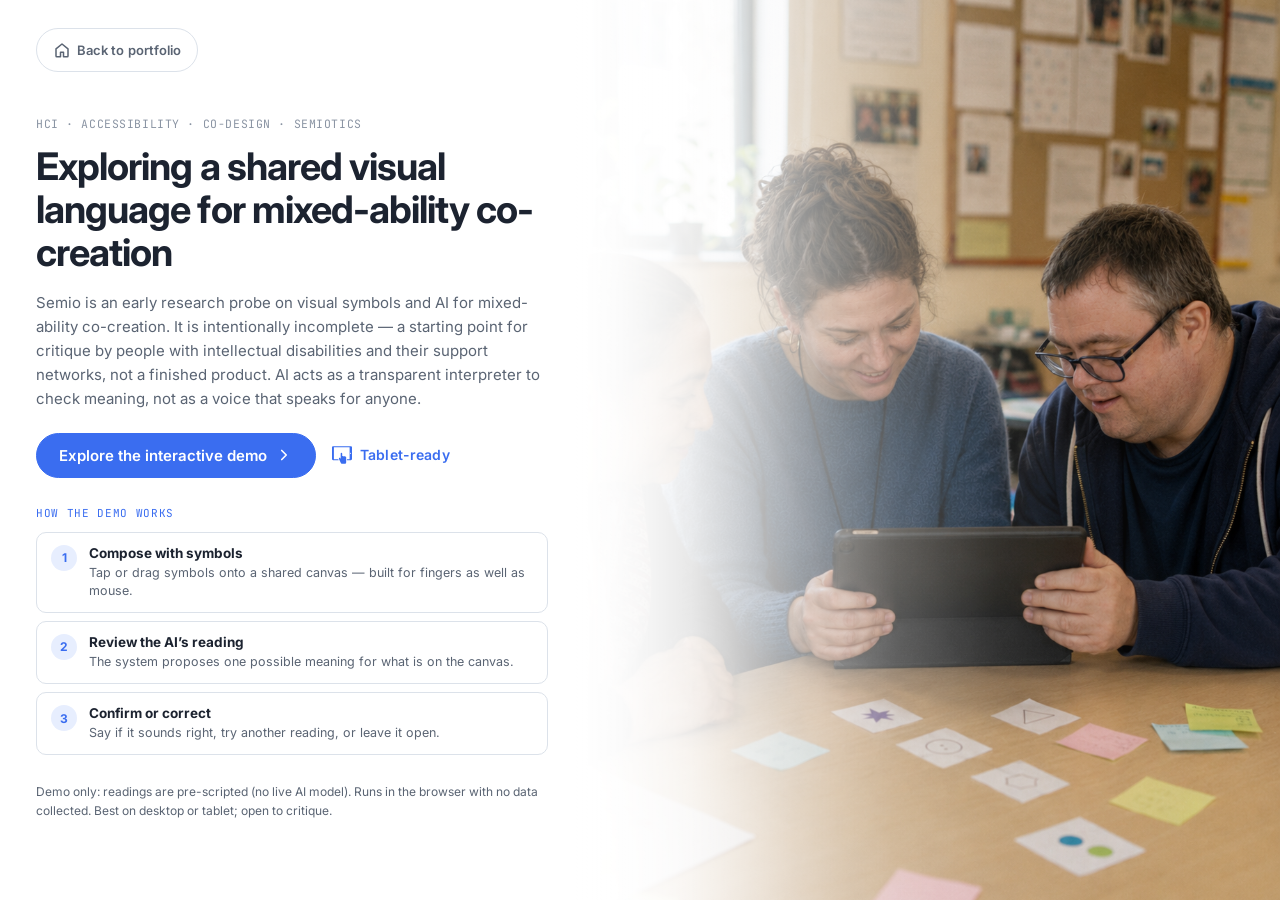
==== commit f3ccdb15: "Add files via upload" ====
--- a/index.html
+++ b/index.html
@@ -37,6 +37,13 @@
                 <path d="M9 6l6 6-6 6" stroke="currentColor" stroke-width="2.2" stroke-linecap="round" stroke-linejoin="round"/>
               </svg>
             </a>
+            <span class="lp-tablet-ready" title="Touch-friendly demo — tap, drag, and tablet layout">
+              <svg class="lp-tablet-ready-icon" width="20" height="20" viewBox="0 0 391.758 391.758" fill="currentColor" aria-hidden="true">
+                <path d="M264.564,225.057c-4.901,0-9.168,3.063-11.44,7.596v-0.69c0-9.494-6.735-17.189-15.048-17.189c-5.723,0-10.698,3.652-13.243,9.027c-2.545-5.375-7.519-9.027-13.243-9.027c-4.582,0-8.681,2.35-11.439,6.042v-53.316c0-9.494-6.736-17.19-15.046-17.19c-8.312,0-15.05,7.696-15.05,17.19v104.997l-7.008-14.611c-2.734-5.702-7.888-8.938-13.205-8.938c-2.444,0-4.927,0.688-7.221,2.12c-7.286,4.568-9.957,15.014-5.96,23.334l34.69,72.321c0.023,0.083,3.724,5.928,5.587,8.722c5.091,7.707,11.847,13.592,20.749,13.592h52.242c15.361,0,27.822-14.754,27.822-32.948v-95.964C277.75,231.8,271.846,225.057,264.564,225.057z"/>
+                <path d="M368.16,22.724H23.6C10.586,22.724,0,33.313,0,46.32l0.001,229.647c0,13.016,10.585,23.597,23.6,23.597h102.222c0,0,6.422,0,4.963-4.644c-1.022-3.254-5.678-11.905-5.885-12.31c-1.905-3.719-6.909-3.327-6.909-3.327H42.968c-3.148,0-5.724-2.523-5.724-5.601V48.6c0-3.078,2.575-5.6,5.724-5.6h296.319c3.148,0,5.725,2.522,5.725,5.6v225.086c0,3.078-2.576,5.601-5.725,5.601h-39.41c0,0-7.953-0.809-7.953,6.004c0,2.067,0,6.205,0,8.272c0,6.003,8.447,6.003,8.447,6.003h67.789c13.01,0,23.598-10.581,23.598-23.598V46.32C391.758,33.313,381.17,22.724,368.16,22.724z M363.438,172.44c-6.352,0-11.5-5.149-11.5-11.5c0-6.352,5.148-11.5,11.5-11.5c6.35,0,11.5,5.148,11.5,11.5C374.938,167.292,369.787,172.44,363.438,172.44z"/>
+              </svg>
+              <span>Tablet-ready</span>
+            </span>
           </div>
         </section>
 
@@ -47,7 +54,7 @@
               <span class="lp-step-num">1</span>
               <div class="lp-step-body">
                 <h3 class="lp-step-title">Compose with symbols</h3>
-                <p class="lp-step-text">Tap symbols onto a shared canvas (drag also works on desktop).</p>
+                <p class="lp-step-text">Tap or drag symbols onto a shared canvas — built for fingers as well as mouse.</p>
               </div>
             </article>
             <article class="lp-step">
@@ -68,7 +75,7 @@
         </section>
 
         <p class="lp-note">
-          Demo only: readings are pre-scripted (no live AI model). Runs in the browser with no data collected. Built for desktop and tablet, and open to critique.
+          Demo only: readings are pre-scripted (no live AI model). Runs in the browser with no data collected. Best on desktop or tablet; open to critique.
         </p>
       </main>
     </div>
--- a/style.css
+++ b/style.css
@@ -123,8 +123,10 @@
 /*
  * Fully collapsed: zero layout height — workspace claims the full viewport.
  * Open/close control lives in the Canvas panel toolbar (see .header-chrome-toggle).
+ * Also keyed off html.header-is-collapsed for pre-JS paint on iPad.
  */
-.app-header.is-collapsed {
+.app-header.is-collapsed,
+html.header-is-collapsed .app-header {
   max-height: 0;
   opacity: 0;
   border-bottom-color: transparent;
@@ -1082,9 +1084,10 @@
 .lp-hero-actions {
   margin-top: 22px;
   display: flex;
+  align-items: center;
   justify-content: flex-start;
   flex-wrap: wrap;
-  gap: 12px;
+  gap: 14px 16px;
 }
 .lp-btn {
   font-size: 15px;
@@ -1098,6 +1101,26 @@
   gap: 8px;
 }
 .lp-btn svg { flex-shrink: 0; }
+
+/* After primary CTA: assets/tablet.svg + label, same blue as the button */
+.lp-tablet-ready {
+  display: inline-flex;
+  align-items: center;
+  gap: 8px;
+  font-size: 14px;
+  font-weight: 600;
+  letter-spacing: .01em;
+  color: var(--accent);
+  line-height: 1;
+  user-select: none;
+}
+.lp-tablet-ready-icon {
+  display: block;
+  width: 20px;
+  height: 20px;
+  flex-shrink: 0;
+  color: inherit; /* filled paths use currentColor → button blue */
+}
 
 .lp-section { text-align: left; }
 .lp-kicker {
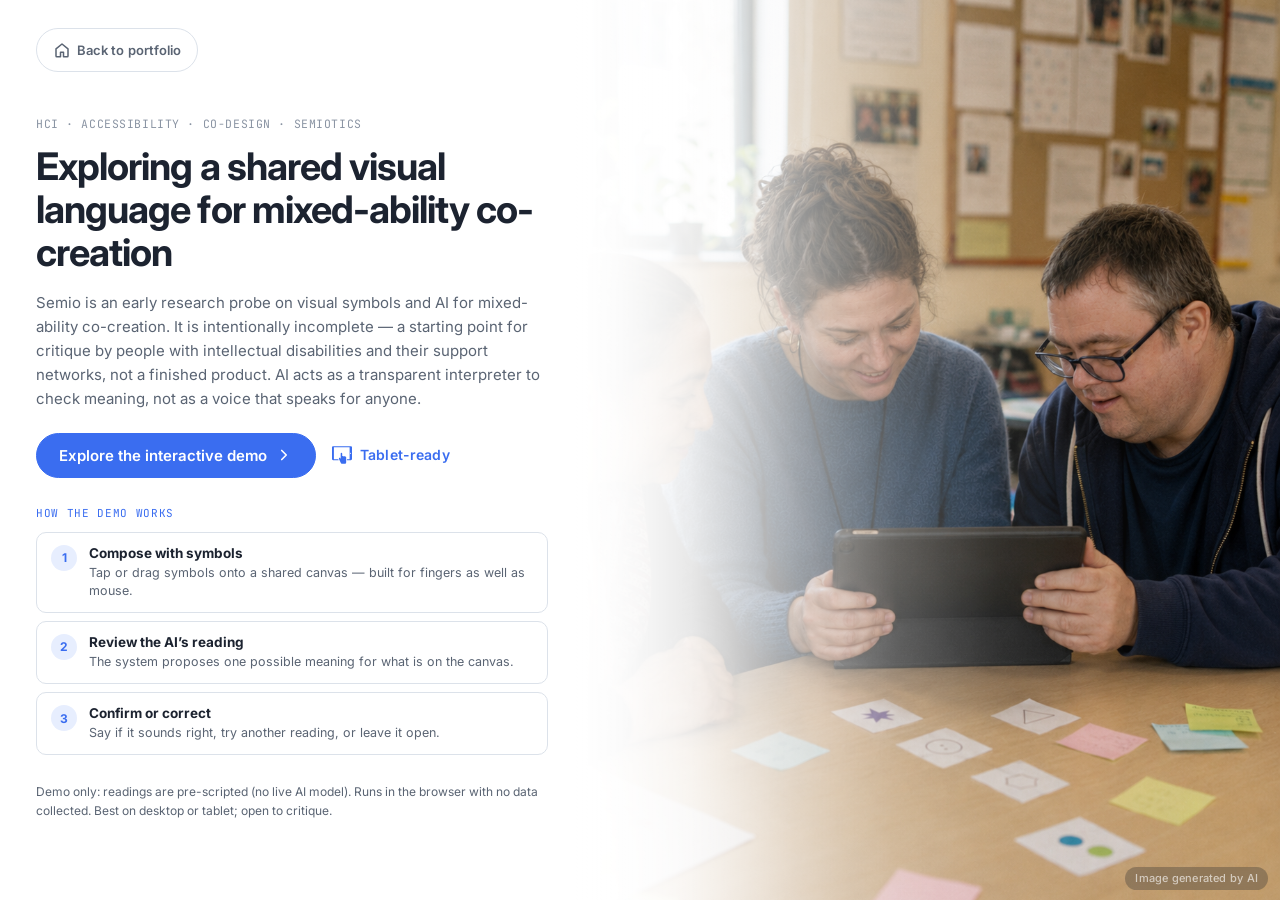
==== commit 11a50d51: "Add files via upload" ====
--- a/index.html
+++ b/index.html
@@ -80,15 +80,16 @@
       </main>
     </div>
 
-    <aside class="lp-visual" aria-hidden="false">
+    <aside class="lp-visual">
       <img
         class="lp-photo"
         src="assets/photo.png"
-        alt="Three people at a day-centre table looking together at a tablet, with visual symbol cards and sticky notes on the table."
+        alt="Three people at a day-centre table looking together at a tablet, with visual symbol cards and sticky notes on the table. AI-generated image."
         width="1024"
         height="1280"
         decoding="async"
       />
+      <p class="lp-photo-credit">Image generated by AI</p>
     </aside>
   </div>
 
--- a/style.css
+++ b/style.css
@@ -961,6 +961,26 @@
   object-position: 50% 40%;
   transform: none;
 }
+/* Bottom-right caption on the field image */
+.lp-photo-credit {
+  position: absolute;
+  right: 12px;
+  bottom: 10px;
+  z-index: 2;
+  margin: 0;
+  padding: 5px 10px;
+  border-radius: 999px;
+  font-size: 11px;
+  font-weight: 500;
+  letter-spacing: .02em;
+  line-height: 1.2;
+  color: rgba(255, 255, 255, .62);
+  background: rgba(20, 26, 38, .28);
+  backdrop-filter: blur(6px);
+  -webkit-backdrop-filter: blur(6px);
+  pointer-events: none;
+  user-select: none;
+}
 
 /*
  * Copy column: white wash + LARGE vertical buffers.
